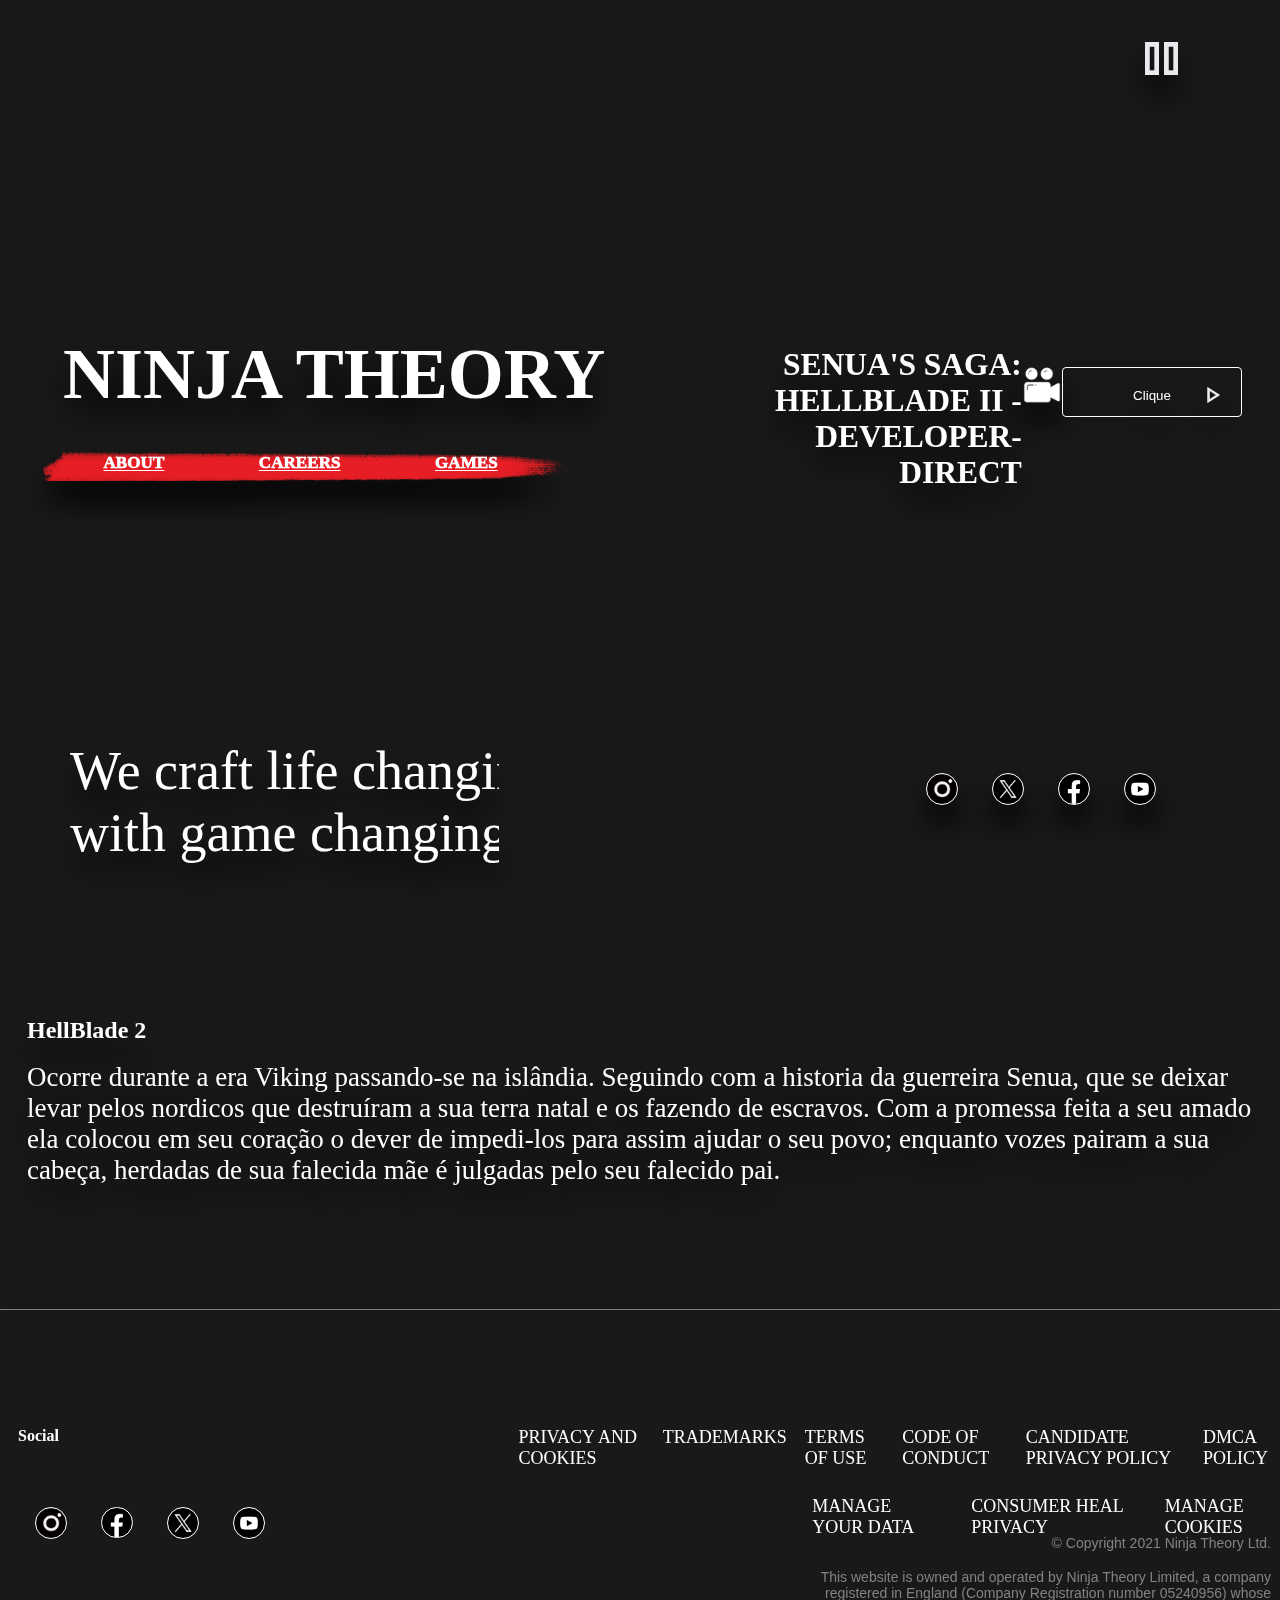
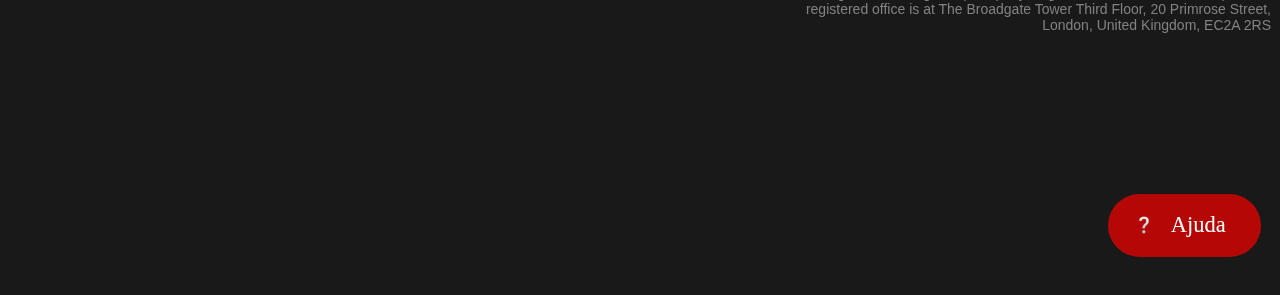
==== index.html @ f366149d "index.html" ====
<!DOCTYPE html>
<html lang="en">
<head>
    <meta charset="UTF-8">
    <meta name="viewport" content="width=device-width, initial-scale=1.0">
    <link rel="stylesheet" href="Hell/Css/HellBlade2.css">
    <link rel="stylesheet" href="Hell/Css/HellBlade1.css">
   
    
    <title>HellBlade1</title>
</head>
<body>
    
   <nav>
    
    <div class="geral">
    <h1>NINJA THEORY</h1>

    <div class="imagens">
      <img class="menu" src="Hell/Img/Menu/Menu.png" alt="">
       <img class="close" src="Hell/Img/Menu/Close.png" alt=""> 
    </div>

    <div class="item">
      <ul>
        <li><a href="#">ABOUT</a></li>
        <li><a href="#">CAREERS</a></li>
        <li><a href="#">GAMES</a></li>
    </ul>
    </div>
    
    </div>

 


    <div class="geral1">
     <h2>SENUA'S SAGA: HELLBLADE II - DEVELOPER-DIRECT</h2>
     <img class="stu" src="Hell/Img/HellBlade/camera3.png" alt="">
     <form action="https://dennys-william.github.io/HellBlade-Trailer/" method="get"><button class="bu"><p>Clique</p></button>
    <button class="buM"><p>Aperte</p></button>
    </form>
     
    <div class="fa">
     <!-- <img class="iconf" src="Img/HellBlade/icone1.ico" alt="">  -->
    <img class="icon gira" src="Hell/Img/Menu/Pause.png" alt="">
    
    <img class="icon1" src="Hell/Img/Menu/Play.png" alt="">
    

    </div>
     
    </div>

 

   <div class="text">
<p>
  We craft life changing art
  with game changing tech
</p>
   </div>

   <div class="duv">
   <a class="duv1" href="#">
   <p> Ajuda</p>
   </a>
   </div>
  
   
  <div class="redes">
   <ul> 
    <li> <a href="#"><img class="re" src="Hell/Img/Redes2/Instagram1 icone.png" alt=""></a>  </li>
    <li> <a href="#"><img class="re" src="Hell/Img/Redes2/X icone.avif" alt=""> </a> </li>
    <li> <a href="#"><img class="re" src="Hell/Img/Redes2/Facebook4 icone1.png" alt=""></a>  </li>
    <li> <a href="#"><img class="re" src="Hell/Img/Redes2/Youtube preto e branco3 icone.png" alt=""></a>  </li>
    
   </ul>
  </div>
  
  
   </nav>
   
 

   
    <section class="slider">
        <div class="slider-content">
        <input type="radio" name="nav-auto" id="radio1">
        <input type="radio" name="nav-auto" id="radio2">
        <input type="radio" name="nav-auto" id="radio3">
        <input type="radio" name="nav-auto" id="radio4">
        
      
        <div class="slide-box primeiro">
          <img class="img-desktop jogo" src="Hell/Img/HellBlade/Imagem.jpg" alt="">
         
        </div>
        <div class="slide-box">
          <img class="img-desktop jogo" src="Hell/Img/HellBlade/teste.jpg" alt="">
          
        </div>
        <div class="slide-box">
          <img class="img-desktop jogo" src="Hell/Img/HellBlade/Imagem4.jpg" alt="">
          
        </div>
        <div class="slide-box">
          <img class="img-desktop jogo" src="Hell/Img/HellBlade/Imagem2.jpg" alt="">
        </div>
        
       
    
 
      
      
      
      
      
        <div class="nav-auto">
        <div class="auto-btn1"></div>
        <div class="auto-btn2"></div>
        <div class="auto-btn3"></div>
        <div class="auto-btn4"></div>
        
        </div>
        
        <div class="nav-manual">
          <label for="radio1" class="manual-btn"></label>
          <label for="radio2" class="manual-btn"></label>
          <label for="radio3" class="manual-btn"></label>
          <label for="radio4" class="manual-btn"></label>
          
        </div>
        </div>
        </section>

            <div class="lore">
          <h2> HellBlade 2 </h2>
          <br>
          <p>
            <!-- HellBlade 2 ocorre durante a era Viking passando-se na islândia. 
            Seguindo com a historia da guerreira Senua, que luta contra os demonios detro de sua cabeça. Desta vez, ela descide se deixar capturar por navio de escravagista para ajudar o seu povo, que estava sendo sequestrado por invasores.  -->
            <!-- Seguindo com a historia da guerreira Senua, que luta contra os demonios detro de sua cabeça enquanto tenta resgatar o seu povo, que estar sendo sequestrado por invasores. Deixando-se apanhar por navio escravagista. -->
             <!-- que se deixar levar pelos nordicos que destruiu as sua terra natal. -->
             Ocorre durante a era Viking passando-se na islândia. 
            Seguindo com a historia da guerreira Senua, que se deixar levar pelos nordicos que destruíram a sua terra natal e os fazendo de escravos. Com a promessa feita a seu amado ela colocou em seu coração o dever de impedi-los para assim ajudar o seu povo; <!-- enquanto os demonios que pairam a sua mente atormentam Senua.  --> enquanto vozes pairam a sua cabeça, herdadas de sua falecida mãe é julgadas pelo seu falecido pai.
        
          </p>
        </div>
    
        <div class="caixa">
      <div class="redes3">
       <p class="te">Social</p>
       <p class="te1">NINJA THEORY</p>
       <ul>
        <li> <a href="#"><img class="re" src="Hell/Img/Redes2/Instagram1 icone.png" alt=""></a>  </li>
        <li> <a href="#"><img class="re" src="Hell/Img/Redes2/Facebook4 icone.png" alt=""></a>  </li>
        <li> <a href="#"><img class="re" src="Hell/Img/Redes2/X icone.avif" alt=""> </a> </li>
        <li> <a href="#"><img class="re" src="Hell/Img/Redes2/Youtube preto e branco3 icone.png" alt=""></a>  </li>
        
       </ul>
      </div>

      <div class="caixa1">
        <div class="doc">
          <p><a href="#">PRIVACY AND COOKIES</a></p> 
          <p><a href="#">TRADEMARKS</a></p>
         <p> <a href="#">TERMS OF USE</a></p>
          <p><a href="#">CODE OF CONDUCT</a></p>
          <p><a href="#">CANDIDATE PRIVACY POLICY</a></p>
          <p><a href="#">DMCA POLICY</a></p>
        </div>
        <div class="doc1">
          <p><a href="#">MANAGE YOUR DATA</a></p>
        <p><a href="#">CONSUMER HEAL PRIVACY</a></p>
        <p><a href="#">MANAGE COOKIES</a></p>
        </div>
        </div>

        
        

      </div> 

      <div class="fi">
       <div class="fi1">
        <p>© Copyright 2021 Ninja Theory Ltd.</p>
       </div>
       <div class="fi2">
        <p>This website is owned and operated by Ninja Theory Limited, a company registered in England (Company Registration number 05240956) whose registered office is at The Broadgate Tower Third Floor, 20 Primrose Street, London, United Kingdom, EC2A 2RS</p>
       </div>
        </div>


      <div class="caixa2">
        <div class="doc2">
          <p><a href="#">PRIVACY AND COOKIES</a></p>
          <p><a href="#">TRADEMARKS</a></p>
          <p><a href="#">TERMS OF USE</a></p>
          <p><a href="#">CODE OF CONDUCT</a></p>
          <p><a href="#">CANDIDATE PRIVACY POLICY</a></p>
          <p><a href="#">DMCA POLICY</a></p>
        </div>
        <div class="doc3">
        <p><a href="#">MANAGE YOUR DATA</a></p>
        <p><a href="#">CONSUMER HEAL PRIVACY</a></p>
        <p><a href="#">MANAGE COOKIES</a></p>
        </div>
        </div>

        <div class="test">

        </div>
          <script src="Hell/Js/HellbladeT5.js"></script>     
      
        
        
</body>
</html>
---- Hell/Css/HellBlade2.css ----
* {
    padding: 0;
    margin: 0;
  
}
body {
    --bg-opacity: 1;
    background-color: #191919;
    background-color: rgba(25, 25, 25, var(--bg-opacity));
    filter: drop-shadow(0px 20px 15px);
}

.tudo {
    position: relative;
}

nav {
    
    width: 100%;
    height: 100vh;
    display: flex;
    position: absolute;
    align-items: center;
    
}


.fa {
  
  width: 4.5%;
  height: 7%;
  right: 7%;
  top: 3%;
  position: absolute;
  text-align: center;

}


.icon{
 width: 100%;
 height: 100%;
 object-fit: contain;
 visibility: visible;
 transition: 0.3s;
}
.icon1{
 width: 0%;
 height: 100%;
 object-fit: contain;
 transform: translateY(-107%);
 transition: 0.3s;
 visibility: hidden;
}




/*
.gira {
   animation: 4s gira  infinite linear;
}


@keyframes gira {
    from {
    transform: rotate(0deg);
    }

    to {
        transform: rotate(360deg);
    }
}
*/

.geral {
    top: 20%;
    width: 50%;
    height: 26%;
    overflow: hidden;
}

.imagens {
    
    display: none;
   
}







.geral h1 {
    font-size: 8vh;
    color: white;

    margin-left: 7vh;
    display: inline-block;

}

.item {
   width: 100%;
   height: 12%;
}
.item ul {
    padding-top: 1px;
    width: 100%;
    height: 100%;
    display: flex;
    background: url(../Img/HellBlade/Seta\ Vermelha.png) no-repeat 0;
    background-size: 85%;
    
    
    margin-top: 4vh;
    margin-left: 4vh;
}
    

.geral li {
    list-style: none;
    margin-left: 7.5vh;
   
}
.geral li:not(:first-child) {
    margin-left: 10.5vh;
}

.geral a {
    padding-bottom: 1px;
    text-decoration: underline;
    text-underline-offset: 2px;
    transition-duration: 0.3s;
    color: white;
    font-size: 1.9vh;
    font-weight: 1000;
}
.geral a:hover {
    opacity: 0.6;
}





.geral1 {
    width: 40%;
    height: 25%;
    margin-left: 10vh;
    display: flex;
  
    justify-content: space-between;
    margin-top: 2vh;
}
.geral1 h2 {
    color: #FFFFFF;
    font-size: 3.5vh;
    width: 57%;
    height: 100%;
    text-align: right;
    float: left;
}
.stu {
    width: 40px;
    height: 40px;
   
    
    margin-top: 2vh;
    
}
.bu {
    width: 20vh;
    height: 50px;
    display: block;
    color: white;
    background: rgba(255, 255, 255, 0);
    transition-duration: 0.3s;
    border-radius: .25rem;
    border: 1px solid white;
    margin-top: 2.3vh;
}

.bu p {
    background: url(../Img/HellBlade/Play.png);
   
   
    background-size: 28px;
    background-repeat: no-repeat;
    background-position: 90%;
    transition-duration: 0.3s;
    padding-top: 2.2vh;
    padding-bottom: 2.2vh;
}
.buM {
    width: 20vh;
    height: 50px;
    display: none;
    color: white;
    background: rgba(255, 255, 255, 0);
    transition-duration: 0.3s;
    border-radius: .25rem;
    border: 1px solid white;
    margin-top: 2.3vh;
}

.buM p {
    background: url(../Img/HellBlade/Play.png);
    background-size: 28px;
    background-repeat: no-repeat;
    background-position: 90%;
    transition-duration: 0.3s;
    padding-top: 2.2vh;
    padding-bottom: 2.2vh;
}

.bu p:hover {
    background: url(../Img/HellBlade/Play.png);
    background-size: 30px;
    background-repeat: no-repeat;
    background-position: 90%;
}

.bu:hover {
    
    background: rgb(0, 0, 0);
    transition-duration: 0.3s;
}




.text {
    position: absolute;
    bottom: 4%;
    overflow: hidden;
    width: 39%;
}
.text p {
    color: white;
    font-size: 6vh;
    width: 63vh;
    margin-left: 70px;
}

.redes {
    
   bottom: 9%;
   right: 3%;
   position: absolute;
   width: 35vh;
   height: 5vh;
}
.redes ul {
    display: flex;
    
}
.redes li {
    list-style: none;
}
.redes li:not(:first-child) {
    margin-left: 4vh;
}

.re {
    width: 30px;
    border-radius: 6rem;
    outline: 1px solid white;
    transition-duration: 0.3s;
}

.re:hover {
    outline: 1px solid white;
    outline-offset: 1vh;
}




.duv1 {
    text-decoration: none;
    background: rgba(255, 0, 0, 0.687);
    color: white;
    width: 6vh;
    height: 3vh;
    display: block;
    padding-top: 2vh;
    padding-bottom: 2vh;
    padding-left: 7vh;
    padding-right: 4vh;
    position: fixed;
    right: 1.5%;
    bottom: 2%;
    border-radius: 6rem;
}
.duv1 {
    background-image: url(../Img/HellBlade/ponto\ de\ interrogação.jpg);
    background-size: 18px;
    background-repeat: no-repeat;
    background-position: 20% 48%;
}
.duv1 p {
    font-size: 2.5vh;
}

/* Lore */

.lore {
    color: white;
    padding: 3vh;
}
.lore p {
    color: white;
    font-size: 3vh;
 
}

/*Fim da lore*/

.caixa {
    margin-top: 6rem;
    border-top: 1px solid gray;
    width: 100%;
    height: 65vh;
    --bg-opacity: 1;
    background-color: #191919;
    background-color: rgba(25, 25, 25, var(--bg-opacity));
    color: white;
    display: flex;
}
.redes3 {
    width: 18%;
    height: 15vh;
    margin-left: 2vh;
    margin-top: 13vh;
}
.redes3 p {
    padding-bottom: 7vh;
    font-weight: 900;
}

.redes3 ul {
    display: flex;
}
.redes3 li {
    list-style: none;
    margin-left: 2vh;
}
.redes3 li:not(:first-child) {
    margin-left: 4vh;
}
.te1 {
    display: none;
}

.caixa1 {

    float: right;
    width: 68%;
    height: 10vh;
    margin-top: 13vh;
    margin-left: 28vh;
}

.doc a, .doc1 a{
    color: white;
}

.doc {
    display: flex;
}
.doc p {
    margin-left: 2vh;
    font-size: 2vh;
}
.doc a {
    text-decoration: none;
    font-size: 2vh;
    transition: 0.2s;
}
.doc a:hover {
    opacity: 0.4;
}
.doc a:not(:first-child) {
    margin-left: 2vh;
}

.doc1 {
    width: 60%;
    margin-top: 3vh;
    float: right;
    display: flex;
}
.doc1 p, a {
    font-size: 2vh;
}
.doc1 a {
    text-decoration: none;
    transition: 0.2s;
}

.doc1 a:hover {
    opacity: 0.4;
}


.doc1 a {
    margin-left: 0vh;
}
.doc1 p:not(:first-child) {
    margin-left: 3vh;
}

.caixa2 {
    display: none;
}

.fi {
    color: #828282;
    font-family: Roboto, sans-serif;
    font-size: .875rem;
    width: 40%;
    float: right;
    margin-top: -40vh;
    margin-right: 1vh;
}

.fi p {
    text-align: right;
}

.fi1 p {
    
    padding-bottom: 2vh;
}


 





@media (max-width: 1024px) {

   
    .geral  {
        width: 80%;
    }

    .fa {
        
        width: 10%;
        height: 10%;
        right: 7%;
        top: 3%;
        position: absolute;
        text-align: center;
      }
      
      .icon{
        width: 100%;
        height: 100%;
        object-fit: contain;
        visibility: visible;
        transition: 0.3s;
       }
       .icon1{
        width: 0%;
        height: 100%;
        object-fit: contain;
        transform: translateY(-107%);
        transition: 0.3s;
        visibility: hidden;
       }
    


     .geral h1 {
        font-size: 6vh;
     }
    .geral ul {
        background-position: 300%;
        height: 11%;
        background-size: 55vh 7.3vh;
        margin-left: 0vh;
        
    }

   
   .geral1 {
    width: 90%;
    
   }

    .geral1 h2 {
        width: 100%;
    }
 
    .text {
        width: 40%;
        bottom: 10%;
    }
    .text p {
        width: 45vh;
        font-size: 4vh;
    }

    .duv1 {
        bottom: -15%;
        right: 4%;
    }
    
    .redes {
        display: none;
    }
    .caixa1 {
        display: none;
    }
    .caixa2 {
        display: block;
    }
  
    .caixa2 {
       
        
        color: white;
        
        width: 100%;
        height: 25vh;
        margin-top: -30vh;
        
    }
    .doc2 {
        text-align: center;
        width: 100%;
        
    }
    .doc2 a {
        color: white;
        font-size: 2vh;
        text-decoration: none;
    }
    .doc2 p {
        font-size: 2vh;
    }
    
    .doc3 {
        
        text-align: center;
    }
    .doc3 p {
         font-size: 2vh;
    }
    .doc3 a {
        color: white;
        text-decoration: none;
    }

        .redes3 {
        width: 100%;
        margin-top: 15vh;
        
    }
    .redes3 p {
       text-align: center;
    }

    .redes3 ul {
         justify-content: center;
    }
    .te {
        display: none;
    }
    .te1 {
        display: block;
    }
    
    .fi {
       background: #191919;
        color: #828282;
        float: left;
        width: 100%;
        margin-top: 0vh;
        padding-bottom: 12vh;
        font-family: Roboto, sans-serif;
    }
    
    .fi p {
        text-align: center;
        font-size: 2vh;
    }
    
    .fi2 {
        padding: 1vh;
        text-align: center;
    }
    .fi1 p {
        padding-bottom: 2vh;
    }
} 



@media (max-width: 786px) {
   
    body {
        --bg-opacity: 1;
        background-color: #191919;
        background-color: rgba(25, 25, 25, var(--bg-opacity));
         
       
    }
     nav {
        width: 100%;
        display: block;
     }
    .geral {
        width: 100%;
        height: 50%;
    }

    .fa {
        
        width: 10%;
        height: 10%;
        right: 7%;
        top: 3%;
        position: absolute;
        text-align: center;
      }

    .imagens {
        width: 8%;
        height: 20%;
        margin-left: 3%;
        background: none;
        
        display: block;
        text-align: center;
    }
    
    .menu {
        width: 100%;
        height: 100%;
        transition: 0.6s;
        object-fit: contain;
    }
    
    .close {
        width: 0%;
        height: 100%;
        transition: 0.6s;
        object-fit: contain;
        transform: translateY(-105%);
    }
    



    .geral h1 {
     font-size: 4vh;
     padding: 2vh;
     margin-left: 2%;
     transform: translate(-0%);
    }
    
    .item {
        width: 0%;
        height: 100%;
        visibility: hidden;
        overflow: hidden;
       
        transition: 0.6s;
    }
    .item ul {
        margin-top: 3vh;
        margin-left: 0vh;
        background-size: 55vh 10vh;
        background-position: 50%;
        height: 8%;
        width: 100%;
       
        
        justify-content: center;
    }

    .geral li {
        margin-left:  0vh;
    }
    .geral li:not(:first-child) {
        margin-left: 0vh;
        padding-left: 5vh;
    }

    .geral a {
        padding: 1.2vh;
        padding-bottom: 0px;
        text-decoration: underline;
        text-underline-offset: 3px;
    }



    .geral1 {
        width: 100%;
        height: 50%;
        margin-left: 0px;
        margin-top: 10vh;
    }
    .geral1 h2 {
        width: 39vh;
        
        font-size: 22px;
        margin-left: 5%;
        height: 30%;
        text-align: left;
        
    }
    
   
    .bu {
        display: block;
        width: 24vh;
        height: 8vh;
        margin-right: 0vh;
        transform: translateX(-44vh);
        margin-top: 1.5vh;
        display: none;
    }

    .buM {
        
        background: rgba(0, 0, 0, 0.49);
        display: block;
        width: 24vh;
        height: 8vh;
        margin-right: 0vh;
        transform: translateX(-44vh);
        margin-top: 1.5vh;
    }
    
    

    .stu {
        width: 38px;
        height: 40px;
        object-fit: cover;
        margin-top: 12px;
        transform: translateX(-110px);
        
    }
    
    
    
    .text {
        position: absolute;
        bottom: 12%;
        left: 5%;
       
        height: 10vh;
        width: 35%;
    }
    .text p {
        color: white;
        font-size: 24px;
        width: 45vh;
        
        margin-left: 0px;
        text-align: left;
    }

    .duv1 {
        right: 6%;
        bottom: -13%;
    }

    .redes3 {
        width: 100%;
        margin-top: 15vh;
        
    }
    .redes3 p {
       text-align: center;
    }

    .redes3 ul {
         justify-content: center;
    }
    .te {
        display: none;
    }
    .te1 {
        display: block;
    }

    .caixa1 {
        display: none;
    }
    .caixa2 {
        display: block;
    }
  
    .caixa2 {
       
        
        color: white;
        
        width: 100%;
        height: 25vh;
        margin-top: -30vh;
        
    }
    .doc2 {
        text-align: center;
        width: 100%;
        
    }
    .doc2 a {
        color: white;
        font-size: 2vh;
    }
    .doc2 p {
        font-size: 2vh;
    }
    
    .doc3 {
        
        text-align: center;
    }
    .doc3 p {
         font-size: 2vh;
    }
    .doc3 a {
        color: white;
        text-decoration: none;
    }

    .fi {
        background: #191919;
        color: #828282;
        float: left;
        width: 100%;
        font-size: .75rem;
        margin-top: 0vh;
        padding-bottom: 12vh;
        font-family: Roboto, sans-serif;
    }
    
    .fi p {
        text-align: center;
    }
    
    .fi2 {
        padding: 1vh;
        text-align: center;
    }
    .fi1 p {
        padding-bottom: 2vh;
    }

}

@media (max-width: 740px) {


    .imagens {
        width: 15%;
        height: 17%;
       
        display: block;
        
    }

    .fa {
        
        width: 10%;
        height: 10%;
        right: 7%;
        top: 3%;
        position: absolute;
        text-align: center;
      }

    
    .menu {
        width: 100%;
        height: 100%;
        object-fit: cover;
    }
    
    .close {
        width: 0%;
        height: 100%;
        object-fit: cover;
    }

    .stu {
        transform: translateX(-20px);
        margin-top: 0px;
    }

    .bu {
        transform: translateX(-0vh);
        height: 7vh;
        display: none;
    }
    .buM {
        transform: translateX(-0vh);
        height: 7vh;
        display: block;
    }
    
}

@media (max-width:546px){
    .fa {
        
        width: 10%;
        height: 10%;
        right: 7%;
        top: 3%;
        position: absolute;
        text-align: center;
      }
      
.icon{
    
    object-fit: contain;
    
   }
   .icon1{
    
    object-fit: contain;
    
   }
}

@media (max-width: 425px) {
  
    .fa {
        
        width: 10%;
        height: 7%;
        right: 7%;
        top: 3%;
        position: absolute;
        text-align: center;
      }
    .geral1 {
         
         margin-top: 10vh;
    }
    .geral1 h2 {
        font-size: 3vh;
        margin-left: 4%;
    }
    .stu {
        transform: translateX(-88px);
        margin-top: 3px;
    }

    .bu {
        width: 20vh;
        height: 7vh;
        margin-right: -3vh;
        margin-top: 1vh;
        transform: translateX(-16vh);
        display: none;
    }
   
    .buM {
        display: block;
        width: 20vh;
        height: 7vh;
        margin-right: -3vh;
        margin-top: 1vh;
        transform: translateX(-16vh);
    }
    .text {
        width: 59%;
        height: 9vh;
        bottom: 13%;
        left: 4%;
    }
    .text p { 
        width: 45vh;
    }
    .duv1 {
        bottom: -16%;
    }
}

@media (max-width: 412px) {
    .bu {
        transform: translateX(-0vh);
        height: 7vh;
        width: 20vh;
        display: none;
    }
    .buM {
        transform: translateX(-0vh);
        height: 7vh;
        width: 20vh;
        display: block;
    }
    .stu {
        transform: translateX(-10px);
        margin-top: 3px;
    }
    
    .text {
        width: 71%;
        
    }
    .text p { 
        width: 40vh;
    }

   
}

@media (max-width: 375px)  {
    .stu {
        transform: translateX(-15px);
        
    }

    .bu {
        transform: translateX(-2vh);
        width: 22vh;
        height: 8vh;
        display: none;
    }
    .buM {
        transform: translateX(-2vh);
        width: 22vh;
        height: 8vh;
        display: block;
    }

    .text {
        width: 70%;
    }
    .duv1 {
        bottom: -17%;
    }

}

@media (max-width: 320px) {
    .stu {
        transform: translateX(-20px);
        margin-top: 0px;
    }

    .bu {
        display: none;
        transform: translateX(-0vh);
    }
    .buM {
        display: block;
        transform: translateX(-0vh);
    }

    .geral1 h2 {
        font-size: 16px;   
    }
    .text {
        width: 48%;
        height: 20%;
        bottom: 0%;
    }
    .text p { 
        width: 25vh;
        height: 100%;
        text-align: left;
    }
    .duv1 {
        bottom: -17%;
    }
}
---- Hell/Css/HellBlade1.css ----
section.slider {
    width: 0%;
    height: 110vh;
    margin: 0 auto;
    overflow: hidden;
    padding: 0 !important;
    transition: 1s;
}

.slider-content {
    width: 400%;
    height: auto;
    display: flex;
    
}

.slider-content input, .img-mobile {
    display: none;
    
}
.slide-box {
    width: 25%;
    height: auto;
    text-align: center;
    transition: 1s;
    
}


.slide-box img {
    width: 100%;
    height: 100vh;
    object-fit: cover;
   
   transition-duration: 1s;
}




.nav-manual, .nav-auto {
     width: 100%;
     position: absolute;
     display: flex;
     margin-top: 50%;
     justify-content: center;
}
.nav-manual .manual-btn, .nav-auto div {
     padding: 8px;
     outline: 1px solid red;
     border-radius: 50%;
     cursor: pointer;
     transition: 1s;
     display: none;
}

.nav-manual .manual-btn:not(:last-child), .nav-auto div:not(:last-child) {
    margin-right: 20px;
}
.nav-manual .manual-btn:hover {
    background: red;
}

#radio1:checked ~ .nav-auto .auto-btn1, #radio2:checked ~ .nav-auto .auto-btn2,  #radio3:checked ~ .nav-auto .auto-btn3, #radio4:checked ~ .nav-auto .auto-btn4 {
    background: red;
}


#radio1:checked ~ .primeiro {
    margin-left: 0%;
    
}
#radio2:checked ~ .primeiro {
    margin-left: -25%;
}
#radio3:checked ~ .primeiro {
    margin-left: -50%;
}
#radio4:checked ~ .primeiro {
    margin-left: -75%;
}

@media (max-width: 786px) {
    .img-desktop {
        display: block;
       }
       .img-mobile {
        display: none;
       }
}
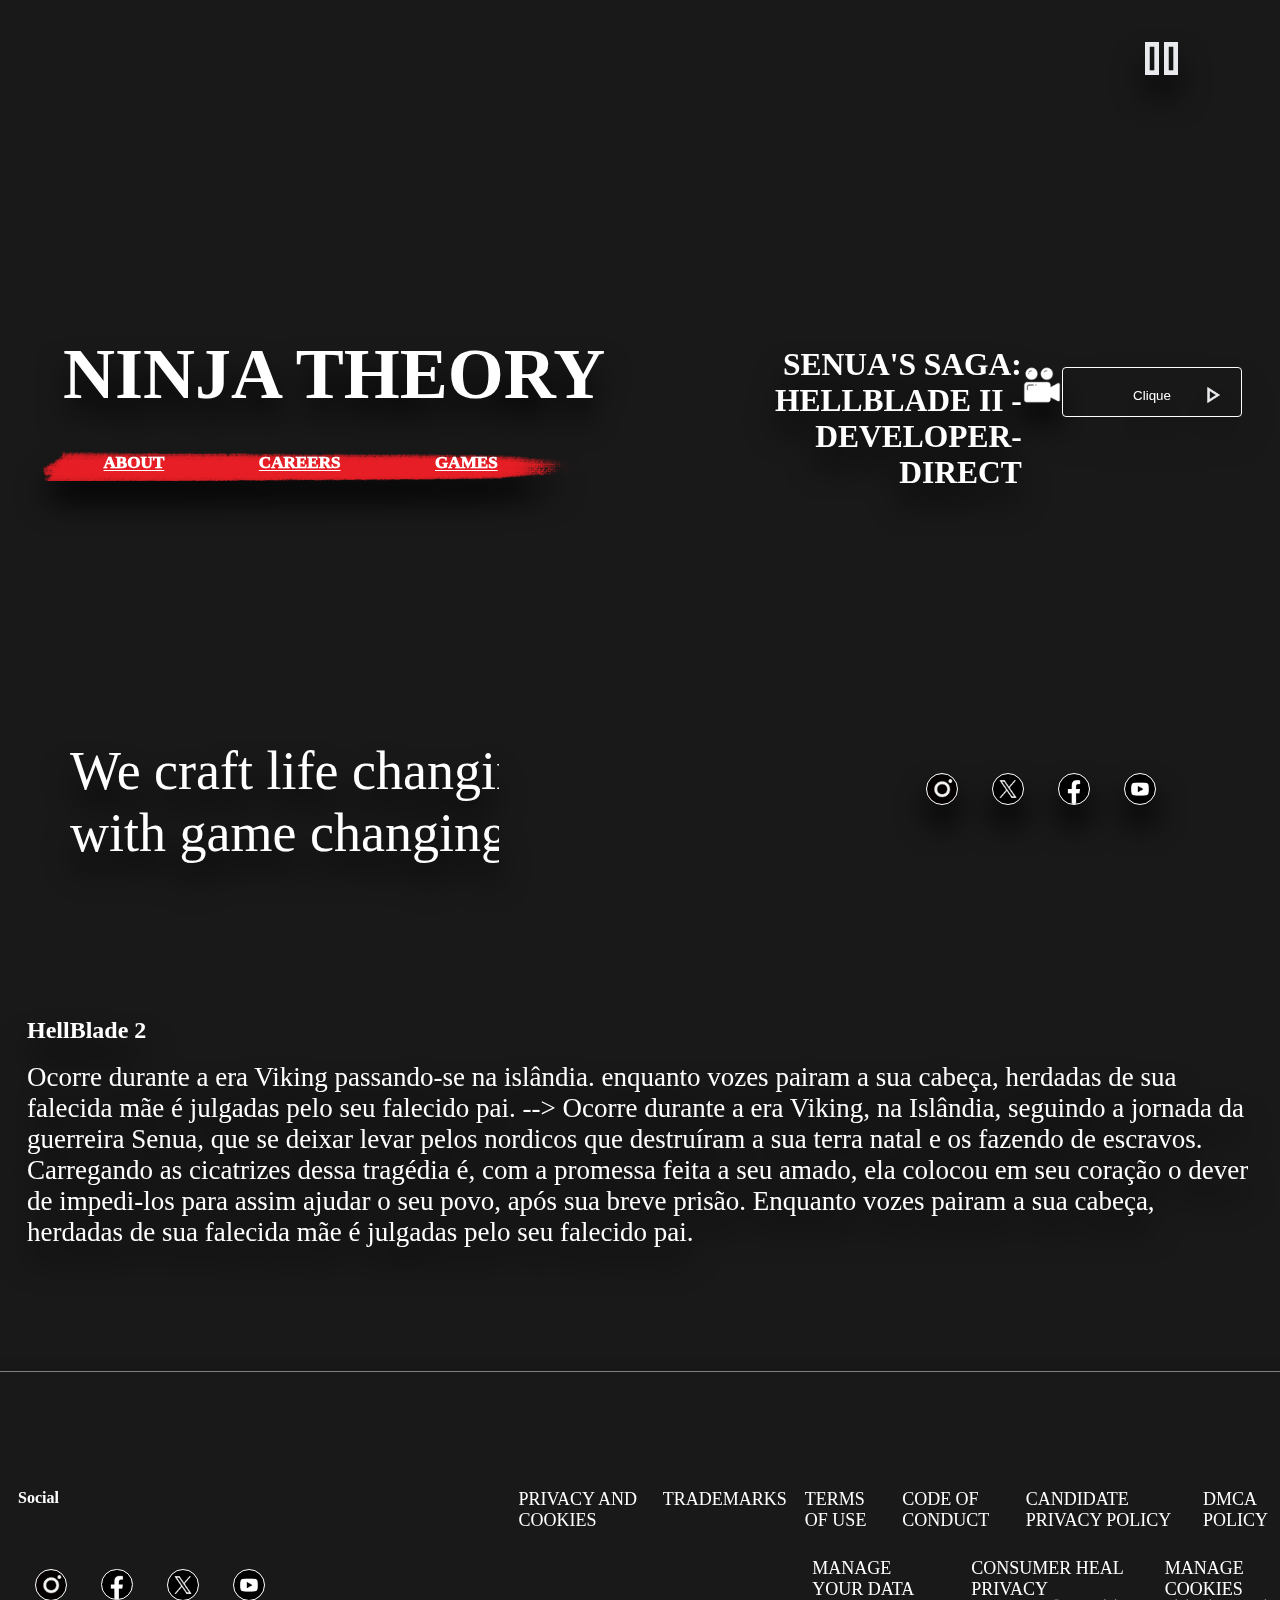
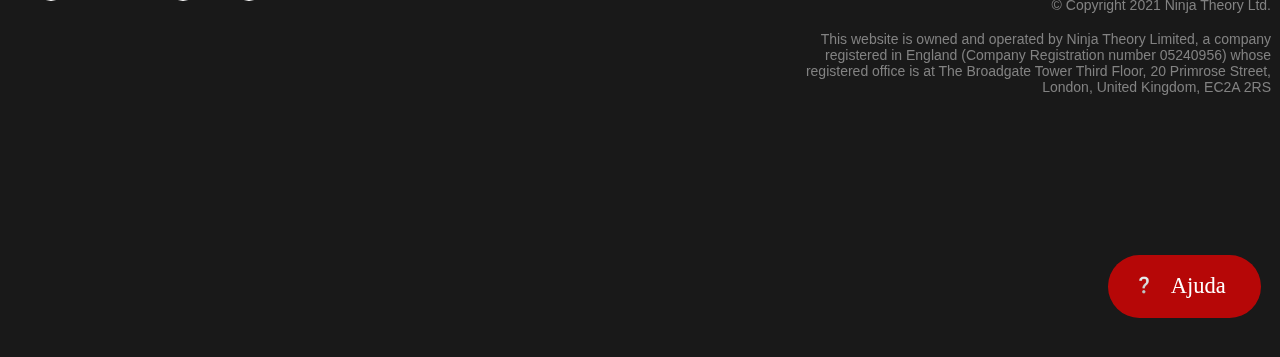
==== commit f66bf427: "index.html" ====
--- a/index.html
+++ b/index.html
@@ -142,8 +142,11 @@
             Seguindo com a historia da guerreira Senua, que luta contra os demonios detro de sua cabeça. Desta vez, ela descide se deixar capturar por navio de escravagista para ajudar o seu povo, que estava sendo sequestrado por invasores.  -->
             <!-- Seguindo com a historia da guerreira Senua, que luta contra os demonios detro de sua cabeça enquanto tenta resgatar o seu povo, que estar sendo sequestrado por invasores. Deixando-se apanhar por navio escravagista. -->
              <!-- que se deixar levar pelos nordicos que destruiu as sua terra natal. -->
-             Ocorre durante a era Viking passando-se na islândia. 
-            Seguindo com a historia da guerreira Senua, que se deixar levar pelos nordicos que destruíram a sua terra natal e os fazendo de escravos. Com a promessa feita a seu amado ela colocou em seu coração o dever de impedi-los para assim ajudar o seu povo; <!-- enquanto os demonios que pairam a sua mente atormentam Senua.  --> enquanto vozes pairam a sua cabeça, herdadas de sua falecida mãe é julgadas pelo seu falecido pai.
+             Ocorre durante a era Viking passando-se na islândia. 
+<!--
+            Seguindo com a historia da guerreira Senua, que se deixar levar pelos nordicos que destruíram a sua terra natal e os fazendo de escravos. Com a promessa feita a seu amado ela colocou em seu coração o dever de impedi-los para assim ajudar o seu povo; <!-- enquanto os demonios que pairam a sua mente atormentam Senua.  --> enquanto vozes pairam a sua cabeça, herdadas de sua falecida mãe é julgadas pelo seu falecido pai.
+--> Ocorre durante a era Viking, na Islândia, seguindo a jornada da guerreira Senua, que se deixar levar pelos nordicos que destruíram a sua terra natal e os fazendo de escravos. Carregando as cicatrizes dessa tragédia é, com a promessa feita a seu amado, ela colocou em seu coração o dever de impedi-los para assim ajudar o seu povo, após sua breve prisão. Enquanto vozes pairam a sua cabeça, herdadas de sua falecida mãe é julgadas pelo seu falecido pai.
+
         
           </p>
         </div>
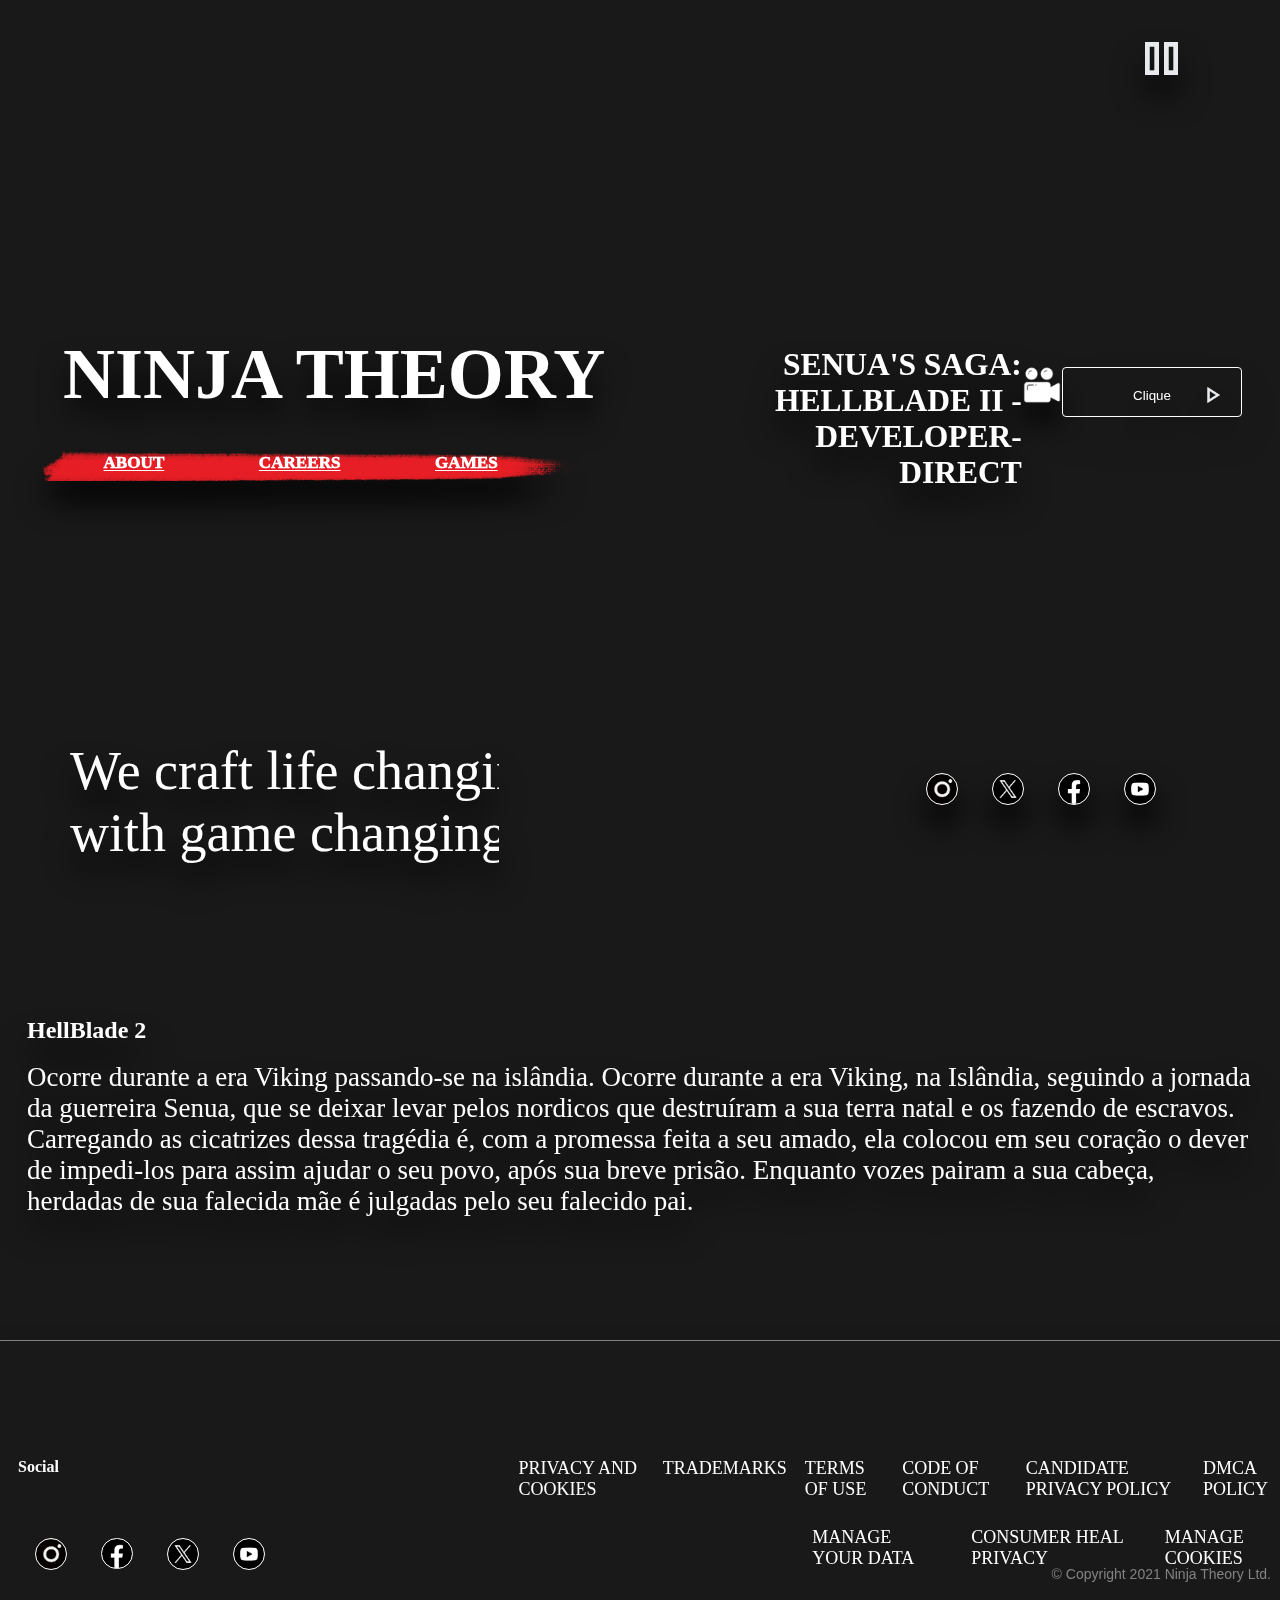
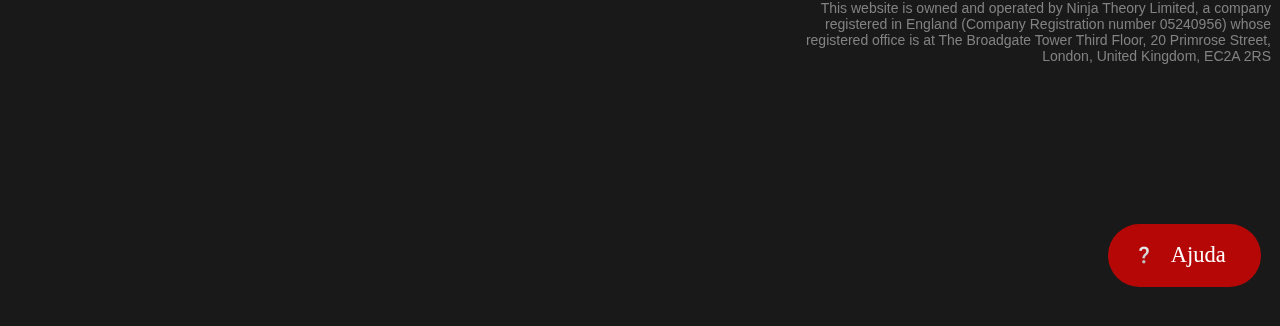
==== commit 9254ad24: "index.html" ====
--- a/index.html
+++ b/index.html
@@ -144,7 +144,7 @@
              <!-- que se deixar levar pelos nordicos que destruiu as sua terra natal. -->
              Ocorre durante a era Viking passando-se na islândia. 
 <!--
-            Seguindo com a historia da guerreira Senua, que se deixar levar pelos nordicos que destruíram a sua terra natal e os fazendo de escravos. Com a promessa feita a seu amado ela colocou em seu coração o dever de impedi-los para assim ajudar o seu povo; <!-- enquanto os demonios que pairam a sua mente atormentam Senua.  --> enquanto vozes pairam a sua cabeça, herdadas de sua falecida mãe é julgadas pelo seu falecido pai.
+            Seguindo com a historia da guerreira Senua, que se deixar levar pelos nordicos que destruíram a sua terra natal e os fazendo de escravos. Com a promessa feita a seu amado ela colocou em seu coração o dever de impedi-los para assim ajudar o seu povo;  enquanto os demonios que pairam a sua mente atormentam Senua.enquanto vozes pairam a sua cabeça, herdadas de sua falecida mãe é julgadas pelo seu falecido pai.
 --> Ocorre durante a era Viking, na Islândia, seguindo a jornada da guerreira Senua, que se deixar levar pelos nordicos que destruíram a sua terra natal e os fazendo de escravos. Carregando as cicatrizes dessa tragédia é, com a promessa feita a seu amado, ela colocou em seu coração o dever de impedi-los para assim ajudar o seu povo, após sua breve prisão. Enquanto vozes pairam a sua cabeça, herdadas de sua falecida mãe é julgadas pelo seu falecido pai.
 
         
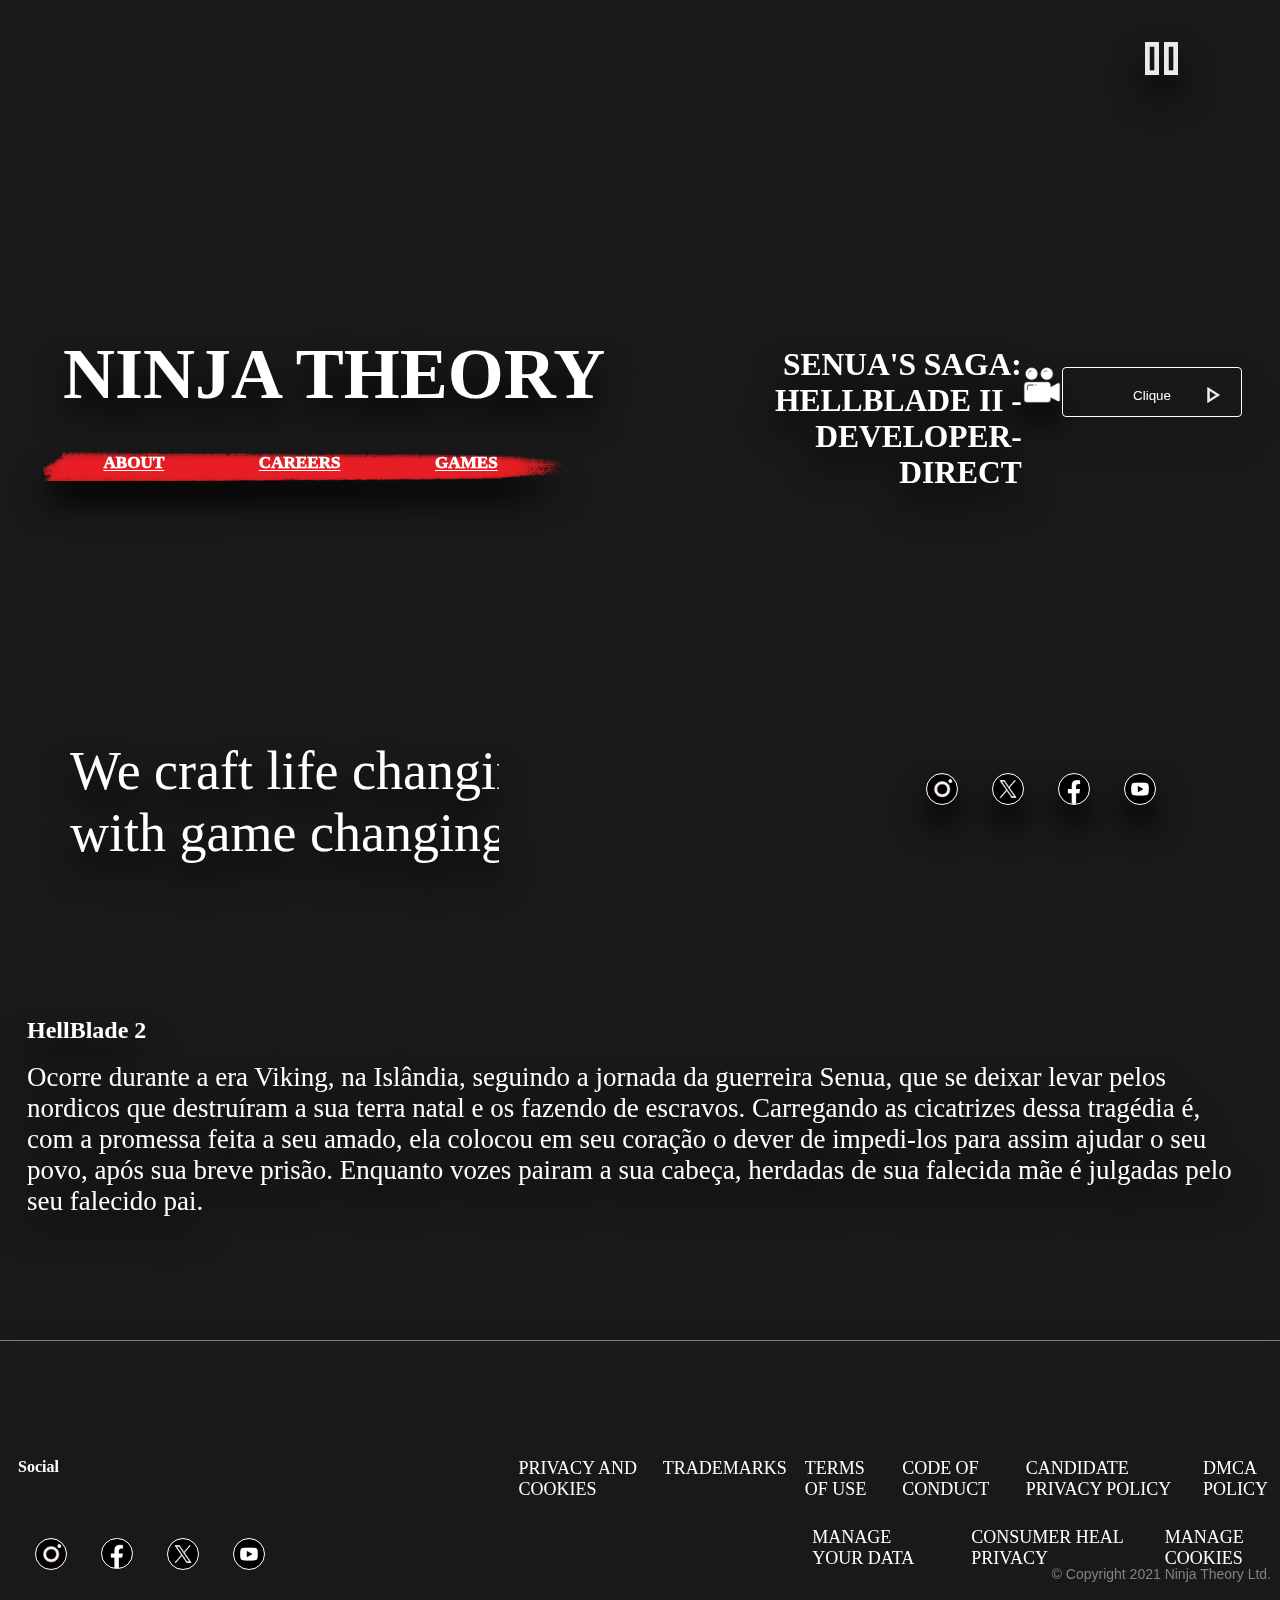
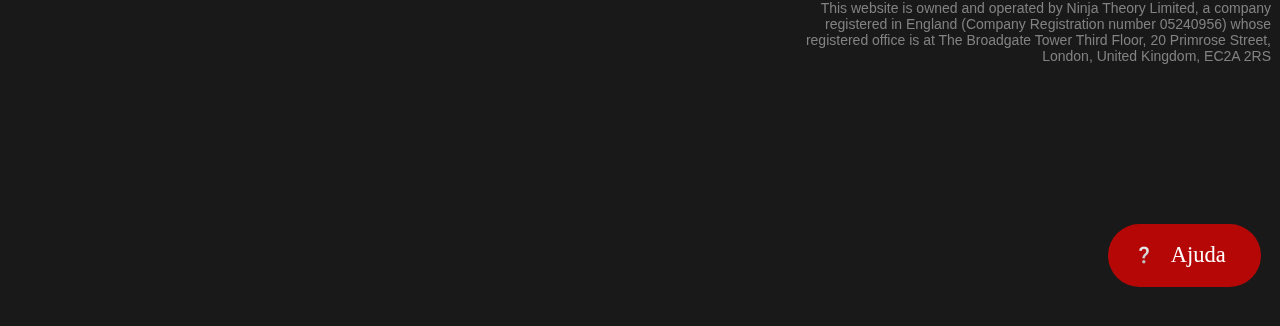
==== commit 2d6f9a7c: "index.html" ====
--- a/index.html
+++ b/index.html
@@ -1,222 +1,223 @@
-<!DOCTYPE html>
-<html lang="en">
-<head>
-    <meta charset="UTF-8">
-    <meta name="viewport" content="width=device-width, initial-scale=1.0">
-    <link rel="stylesheet" href="Hell/Css/HellBlade2.css">
-    <link rel="stylesheet" href="Hell/Css/HellBlade1.css">
-   
-    
-    <title>HellBlade1</title>
-</head>
-<body>
-    
-   <nav>
-    
-    <div class="geral">
-    <h1>NINJA THEORY</h1>
-
-    <div class="imagens">
-      <img class="menu" src="Hell/Img/Menu/Menu.png" alt="">
-       <img class="close" src="Hell/Img/Menu/Close.png" alt=""> 
-    </div>
-
-    <div class="item">
-      <ul>
-        <li><a href="#">ABOUT</a></li>
-        <li><a href="#">CAREERS</a></li>
-        <li><a href="#">GAMES</a></li>
-    </ul>
-    </div>
-    
-    </div>
-
- 
-
-
-    <div class="geral1">
-     <h2>SENUA'S SAGA: HELLBLADE II - DEVELOPER-DIRECT</h2>
-     <img class="stu" src="Hell/Img/HellBlade/camera3.png" alt="">
-     <form action="https://dennys-william.github.io/HellBlade-Trailer/" method="get"><button class="bu"><p>Clique</p></button>
-    <button class="buM"><p>Aperte</p></button>
-    </form>
-     
-    <div class="fa">
-     <!-- <img class="iconf" src="Img/HellBlade/icone1.ico" alt="">  -->
-    <img class="icon gira" src="Hell/Img/Menu/Pause.png" alt="">
-    
-    <img class="icon1" src="Hell/Img/Menu/Play.png" alt="">
-    
-
-    </div>
-     
-    </div>
-
- 
-
-   <div class="text">
-<p>
-  We craft life changing art
-  with game changing tech
-</p>
-   </div>
-
-   <div class="duv">
-   <a class="duv1" href="#">
-   <p> Ajuda</p>
-   </a>
-   </div>
-  
-   
-  <div class="redes">
-   <ul> 
-    <li> <a href="#"><img class="re" src="Hell/Img/Redes2/Instagram1 icone.png" alt=""></a>  </li>
-    <li> <a href="#"><img class="re" src="Hell/Img/Redes2/X icone.avif" alt=""> </a> </li>
-    <li> <a href="#"><img class="re" src="Hell/Img/Redes2/Facebook4 icone1.png" alt=""></a>  </li>
-    <li> <a href="#"><img class="re" src="Hell/Img/Redes2/Youtube preto e branco3 icone.png" alt=""></a>  </li>
-    
-   </ul>
-  </div>
-  
-  
-   </nav>
-   
- 
-
-   
-    <section class="slider">
-        <div class="slider-content">
-        <input type="radio" name="nav-auto" id="radio1">
-        <input type="radio" name="nav-auto" id="radio2">
-        <input type="radio" name="nav-auto" id="radio3">
-        <input type="radio" name="nav-auto" id="radio4">
-        
-      
-        <div class="slide-box primeiro">
-          <img class="img-desktop jogo" src="Hell/Img/HellBlade/Imagem.jpg" alt="">
-         
-        </div>
-        <div class="slide-box">
-          <img class="img-desktop jogo" src="Hell/Img/HellBlade/teste.jpg" alt="">
-          
-        </div>
-        <div class="slide-box">
-          <img class="img-desktop jogo" src="Hell/Img/HellBlade/Imagem4.jpg" alt="">
-          
-        </div>
-        <div class="slide-box">
-          <img class="img-desktop jogo" src="Hell/Img/HellBlade/Imagem2.jpg" alt="">
-        </div>
-        
-       
-    
- 
-      
-      
-      
-      
-      
-        <div class="nav-auto">
-        <div class="auto-btn1"></div>
-        <div class="auto-btn2"></div>
-        <div class="auto-btn3"></div>
-        <div class="auto-btn4"></div>
-        
-        </div>
-        
-        <div class="nav-manual">
-          <label for="radio1" class="manual-btn"></label>
-          <label for="radio2" class="manual-btn"></label>
-          <label for="radio3" class="manual-btn"></label>
-          <label for="radio4" class="manual-btn"></label>
-          
-        </div>
-        </div>
-        </section>
-
-            <div class="lore">
-          <h2> HellBlade 2 </h2>
-          <br>
-          <p>
-            <!-- HellBlade 2 ocorre durante a era Viking passando-se na islândia. 
-            Seguindo com a historia da guerreira Senua, que luta contra os demonios detro de sua cabeça. Desta vez, ela descide se deixar capturar por navio de escravagista para ajudar o seu povo, que estava sendo sequestrado por invasores.  -->
-            <!-- Seguindo com a historia da guerreira Senua, que luta contra os demonios detro de sua cabeça enquanto tenta resgatar o seu povo, que estar sendo sequestrado por invasores. Deixando-se apanhar por navio escravagista. -->
-             <!-- que se deixar levar pelos nordicos que destruiu as sua terra natal. -->
+<!DOCTYPE html>
+<html lang="en">
+<head>
+    <meta charset="UTF-8">
+    <meta name="viewport" content="width=device-width, initial-scale=1.0">
+    <link rel="stylesheet" href="Hell/Css/HellBlade2.css">
+    <link rel="stylesheet" href="Hell/Css/HellBlade1.css">
+
+
+    <title>HellBlade1</title>
+</head>
+<body>
+
+   <nav>
+
+    <div class="geral">
+    <h1>NINJA THEORY</h1>
+
+    <div class="imagens">
+      <img class="menu" src="Hell/Img/Menu/Menu.png" alt="">
+       <img class="close" src="Hell/Img/Menu/Close.png" alt=""> 
+    </div>
+
+    <div class="item">
+      <ul>
+        <li><a href="#">ABOUT</a></li>
+        <li><a href="#">CAREERS</a></li>
+        <li><a href="#">GAMES</a></li>
+    </ul>
+    </div>
+
+    </div>
+
+
+
+
+    <div class="geral1">
+     <h2>SENUA'S SAGA: HELLBLADE II - DEVELOPER-DIRECT</h2>
+     <img class="stu" src="Hell/Img/HellBlade/camera3.png" alt="">
+     <form action="https://dennys-william.github.io/HellBlade-Trailer/" method="get"><button class="bu"><p>Clique</p></button>
+    <button class="buM"><p>Aperte</p></button>
+    </form>
+
+    <div class="fa">
+     <!-- <img class="iconf" src="Img/HellBlade/icone1.ico" alt="">  -->
+    <img class="icon gira" src="Hell/Img/Menu/Pause.png" alt="">
+
+    <img class="icon1" src="Hell/Img/Menu/Play.png" alt="">
+
+
+    </div>
+
+    </div>
+
+
+
+   <div class="text">
+<p>
+  We craft life changing art
+  with game changing tech
+</p>
+   </div>
+
+   <div class="duv">
+   <a class="duv1" href="#">
+   <p> Ajuda</p>
+   </a>
+   </div>
+
+
+  <div class="redes">
+   <ul> 
+    <li> <a href="#"><img class="re" src="Hell/Img/Redes2/Instagram1 icone.png" alt=""></a>  </li>
+    <li> <a href="#"><img class="re" src="Hell/Img/Redes2/X icone.avif" alt=""> </a> </li>
+    <li> <a href="#"><img class="re" src="Hell/Img/Redes2/Facebook4 icone1.png" alt=""></a>  </li>
+    <li> <a href="#"><img class="re" src="Hell/Img/Redes2/Youtube preto e branco3 icone.png" alt=""></a>  </li>
+
+   </ul>
+  </div>
+
+
+   </nav>
+
+
+
+
+    <section class="slider">
+        <div class="slider-content">
+        <input type="radio" name="nav-auto" id="radio1">
+        <input type="radio" name="nav-auto" id="radio2">
+        <input type="radio" name="nav-auto" id="radio3">
+        <input type="radio" name="nav-auto" id="radio4">
+
+
+        <div class="slide-box primeiro">
+          <img class="img-desktop jogo" src="Hell/Img/HellBlade/Imagem.jpg" alt="">
+
+        </div>
+        <div class="slide-box">
+          <img class="img-desktop jogo" src="Hell/Img/HellBlade/teste.jpg" alt="">
+
+        </div>
+        <div class="slide-box">
+          <img class="img-desktop jogo" src="Hell/Img/HellBlade/Imagem4.jpg" alt="">
+
+        </div>
+        <div class="slide-box">
+          <img class="img-desktop jogo" src="Hell/Img/HellBlade/Imagem2.jpg" alt="">
+        </div>
+
+
+
+
+
+
+
+
+
+        <div class="nav-auto">
+        <div class="auto-btn1"></div>
+        <div class="auto-btn2"></div>
+        <div class="auto-btn3"></div>
+        <div class="auto-btn4"></div>
+
+        </div>
+
+        <div class="nav-manual">
+          <label for="radio1" class="manual-btn"></label>
+          <label for="radio2" class="manual-btn"></label>
+          <label for="radio3" class="manual-btn"></label>
+          <label for="radio4" class="manual-btn"></label>
+
+        </div>
+        </div>
+        </section>
+
+            <div class="lore">
+          <h2> HellBlade 2 </h2>
+          <br>
+          <p>
+            <!-- HellBlade 2 ocorre durante a era Viking passando-se na islândia. 
+            Seguindo com a historia da guerreira Senua, que luta contra os demonios detro de sua cabeça. Desta vez, ela descide se deixar capturar por navio de escravagista para ajudar o seu povo, que estava sendo sequestrado por invasores.  -->
+            <!-- Seguindo com a historia da guerreira Senua, que luta contra os demonios detro de sua cabeça enquanto tenta resgatar o seu povo, que estar sendo sequestrado por invasores. Deixando-se apanhar por navio escravagista. -->
+             <!-- que se deixar levar pelos nordicos que destruiu as sua terra natal. -->
+             <!--
              Ocorre durante a era Viking passando-se na islândia. 
-<!--
+
             Seguindo com a historia da guerreira Senua, que se deixar levar pelos nordicos que destruíram a sua terra natal e os fazendo de escravos. Com a promessa feita a seu amado ela colocou em seu coração o dever de impedi-los para assim ajudar o seu povo;  enquanto os demonios que pairam a sua mente atormentam Senua.enquanto vozes pairam a sua cabeça, herdadas de sua falecida mãe é julgadas pelo seu falecido pai.
 --> Ocorre durante a era Viking, na Islândia, seguindo a jornada da guerreira Senua, que se deixar levar pelos nordicos que destruíram a sua terra natal e os fazendo de escravos. Carregando as cicatrizes dessa tragédia é, com a promessa feita a seu amado, ela colocou em seu coração o dever de impedi-los para assim ajudar o seu povo, após sua breve prisão. Enquanto vozes pairam a sua cabeça, herdadas de sua falecida mãe é julgadas pelo seu falecido pai.
-
-        
-          </p>
-        </div>
-    
-        <div class="caixa">
-      <div class="redes3">
-       <p class="te">Social</p>
-       <p class="te1">NINJA THEORY</p>
-       <ul>
-        <li> <a href="#"><img class="re" src="Hell/Img/Redes2/Instagram1 icone.png" alt=""></a>  </li>
-        <li> <a href="#"><img class="re" src="Hell/Img/Redes2/Facebook4 icone.png" alt=""></a>  </li>
-        <li> <a href="#"><img class="re" src="Hell/Img/Redes2/X icone.avif" alt=""> </a> </li>
-        <li> <a href="#"><img class="re" src="Hell/Img/Redes2/Youtube preto e branco3 icone.png" alt=""></a>  </li>
-        
-       </ul>
-      </div>
-
-      <div class="caixa1">
-        <div class="doc">
-          <p><a href="#">PRIVACY AND COOKIES</a></p> 
-          <p><a href="#">TRADEMARKS</a></p>
-         <p> <a href="#">TERMS OF USE</a></p>
-          <p><a href="#">CODE OF CONDUCT</a></p>
-          <p><a href="#">CANDIDATE PRIVACY POLICY</a></p>
-          <p><a href="#">DMCA POLICY</a></p>
-        </div>
-        <div class="doc1">
-          <p><a href="#">MANAGE YOUR DATA</a></p>
-        <p><a href="#">CONSUMER HEAL PRIVACY</a></p>
-        <p><a href="#">MANAGE COOKIES</a></p>
-        </div>
-        </div>
-
-        
-        
-
-      </div> 
-
-      <div class="fi">
-       <div class="fi1">
-        <p>© Copyright 2021 Ninja Theory Ltd.</p>
-       </div>
-       <div class="fi2">
-        <p>This website is owned and operated by Ninja Theory Limited, a company registered in England (Company Registration number 05240956) whose registered office is at The Broadgate Tower Third Floor, 20 Primrose Street, London, United Kingdom, EC2A 2RS</p>
-       </div>
-        </div>
-
-
-      <div class="caixa2">
-        <div class="doc2">
-          <p><a href="#">PRIVACY AND COOKIES</a></p>
-          <p><a href="#">TRADEMARKS</a></p>
-          <p><a href="#">TERMS OF USE</a></p>
-          <p><a href="#">CODE OF CONDUCT</a></p>
-          <p><a href="#">CANDIDATE PRIVACY POLICY</a></p>
-          <p><a href="#">DMCA POLICY</a></p>
-        </div>
-        <div class="doc3">
-        <p><a href="#">MANAGE YOUR DATA</a></p>
-        <p><a href="#">CONSUMER HEAL PRIVACY</a></p>
-        <p><a href="#">MANAGE COOKIES</a></p>
-        </div>
-        </div>
-
-        <div class="test">
-
-        </div>
-          <script src="Hell/Js/HellbladeT5.js"></script>     
-      
-        
-        
-</body>
+
+
+          </p>
+        </div>
+
+        <div class="caixa">
+      <div class="redes3">
+       <p class="te">Social</p>
+       <p class="te1">NINJA THEORY</p>
+       <ul>
+        <li> <a href="#"><img class="re" src="Hell/Img/Redes2/Instagram1 icone.png" alt=""></a>  </li>
+        <li> <a href="#"><img class="re" src="Hell/Img/Redes2/Facebook4 icone.png" alt=""></a>  </li>
+        <li> <a href="#"><img class="re" src="Hell/Img/Redes2/X icone.avif" alt=""> </a> </li>
+        <li> <a href="#"><img class="re" src="Hell/Img/Redes2/Youtube preto e branco3 icone.png" alt=""></a>  </li>
+
+       </ul>
+      </div>
+
+      <div class="caixa1">
+        <div class="doc">
+          <p><a href="#">PRIVACY AND COOKIES</a></p> 
+          <p><a href="#">TRADEMARKS</a></p>
+         <p> <a href="#">TERMS OF USE</a></p>
+          <p><a href="#">CODE OF CONDUCT</a></p>
+          <p><a href="#">CANDIDATE PRIVACY POLICY</a></p>
+          <p><a href="#">DMCA POLICY</a></p>
+        </div>
+        <div class="doc1">
+          <p><a href="#">MANAGE YOUR DATA</a></p>
+        <p><a href="#">CONSUMER HEAL PRIVACY</a></p>
+        <p><a href="#">MANAGE COOKIES</a></p>
+        </div>
+        </div>
+
+
+
+
+      </div> 
+
+      <div class="fi">
+       <div class="fi1">
+        <p>© Copyright 2021 Ninja Theory Ltd.</p>
+       </div>
+       <div class="fi2">
+        <p>This website is owned and operated by Ninja Theory Limited, a company registered in England (Company Registration number 05240956) whose registered office is at The Broadgate Tower Third Floor, 20 Primrose Street, London, United Kingdom, EC2A 2RS</p>
+       </div>
+        </div>
+
+
+      <div class="caixa2">
+        <div class="doc2">
+          <p><a href="#">PRIVACY AND COOKIES</a></p>
+          <p><a href="#">TRADEMARKS</a></p>
+          <p><a href="#">TERMS OF USE</a></p>
+          <p><a href="#">CODE OF CONDUCT</a></p>
+          <p><a href="#">CANDIDATE PRIVACY POLICY</a></p>
+          <p><a href="#">DMCA POLICY</a></p>
+        </div>
+        <div class="doc3">
+        <p><a href="#">MANAGE YOUR DATA</a></p>
+        <p><a href="#">CONSUMER HEAL PRIVACY</a></p>
+        <p><a href="#">MANAGE COOKIES</a></p>
+        </div>
+        </div>
+
+        <div class="test">
+
+        </div>
+          <script src="Hell/Js/HellbladeT5.js"></script>     
+
+
+
+</body>
 </html>
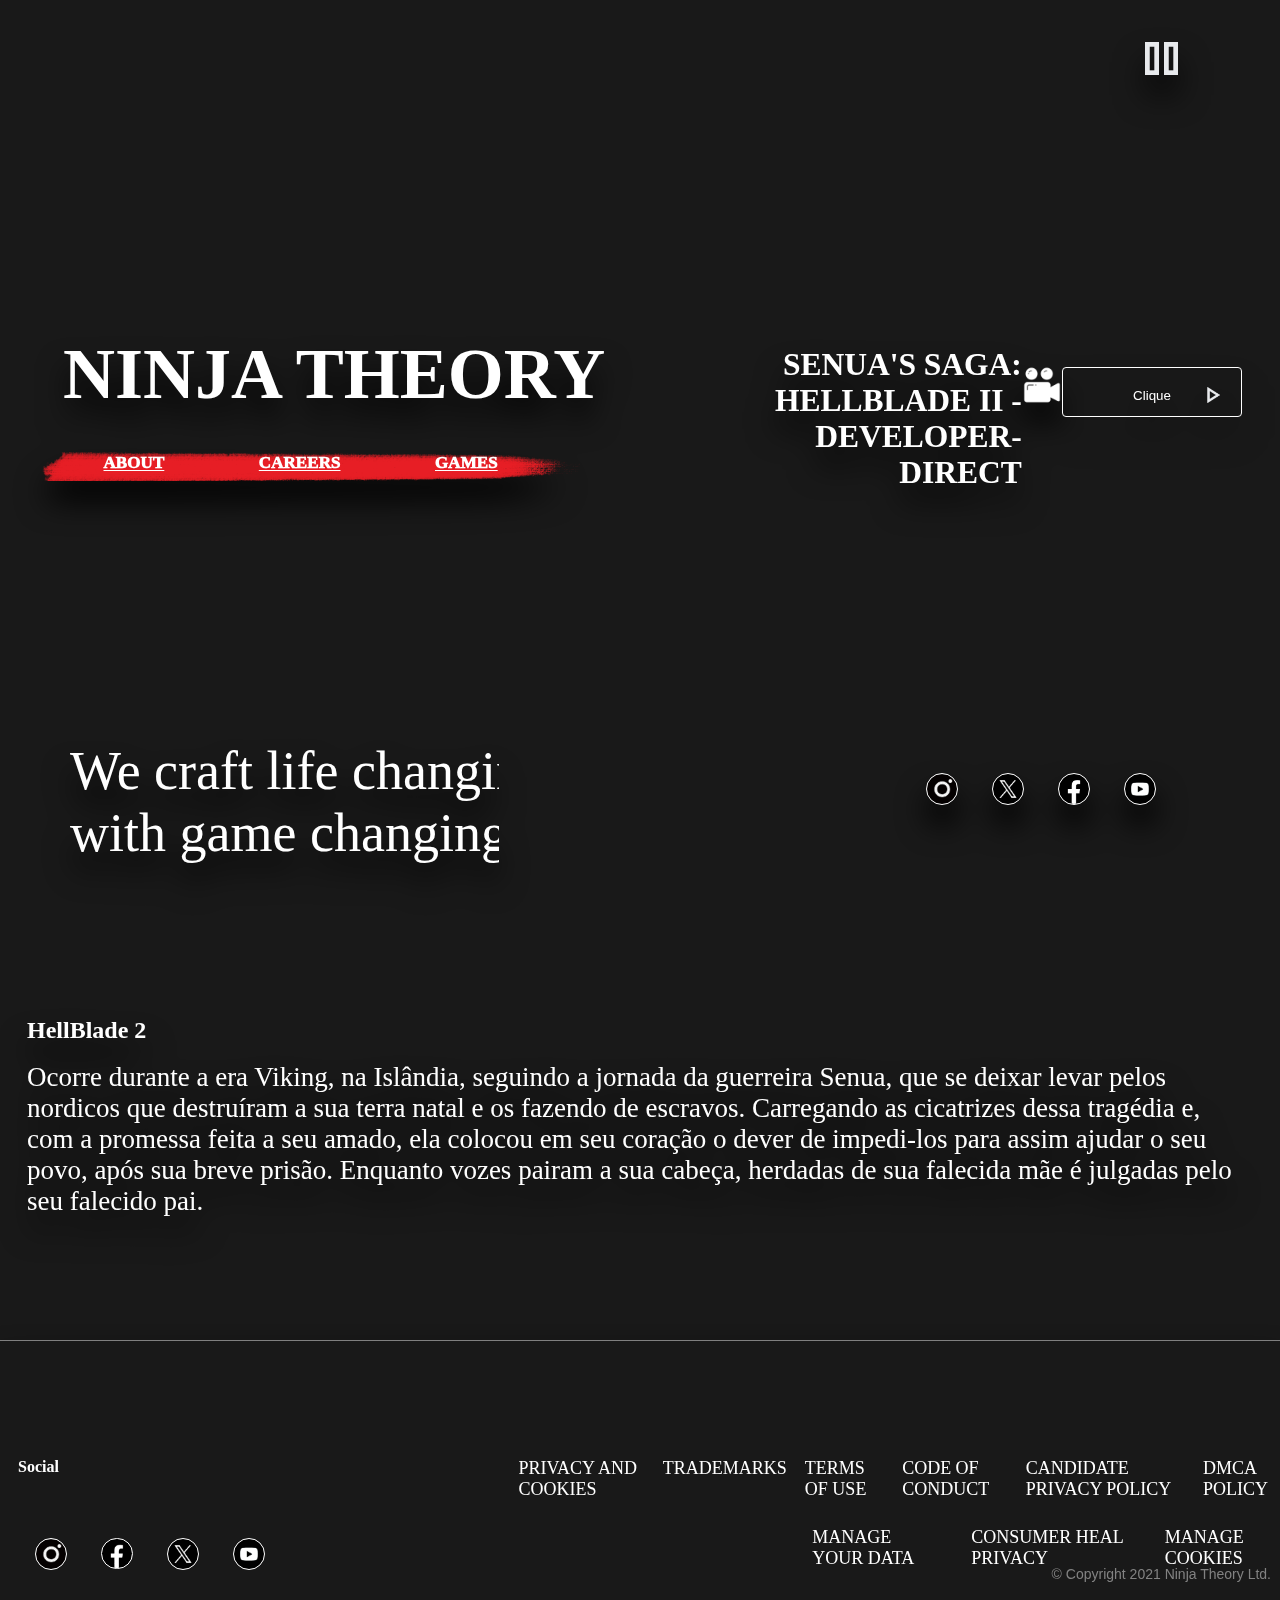
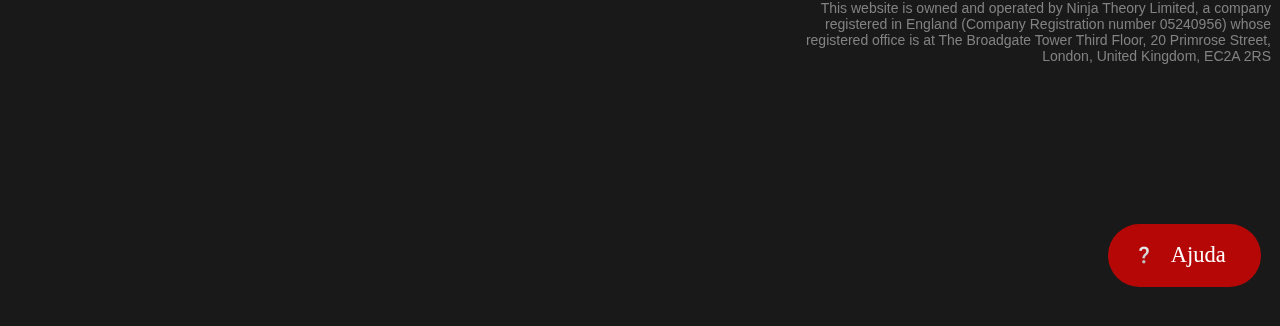
==== commit 3354139c: "index.html" ====
--- a/index.html
+++ b/index.html
@@ -146,7 +146,7 @@
              Ocorre durante a era Viking passando-se na islândia. 
 
             Seguindo com a historia da guerreira Senua, que se deixar levar pelos nordicos que destruíram a sua terra natal e os fazendo de escravos. Com a promessa feita a seu amado ela colocou em seu coração o dever de impedi-los para assim ajudar o seu povo;  enquanto os demonios que pairam a sua mente atormentam Senua.enquanto vozes pairam a sua cabeça, herdadas de sua falecida mãe é julgadas pelo seu falecido pai.
---> Ocorre durante a era Viking, na Islândia, seguindo a jornada da guerreira Senua, que se deixar levar pelos nordicos que destruíram a sua terra natal e os fazendo de escravos. Carregando as cicatrizes dessa tragédia é, com a promessa feita a seu amado, ela colocou em seu coração o dever de impedi-los para assim ajudar o seu povo, após sua breve prisão. Enquanto vozes pairam a sua cabeça, herdadas de sua falecida mãe é julgadas pelo seu falecido pai.
+--> Ocorre durante a era Viking, na Islândia, seguindo a jornada da guerreira Senua, que se deixar levar pelos nordicos que destruíram a sua terra natal e os fazendo de escravos. Carregando as cicatrizes dessa tragédia e, com a promessa feita a seu amado, ela colocou em seu coração o dever de impedi-los para assim ajudar o seu povo, após sua breve prisão. Enquanto vozes pairam a sua cabeça, herdadas de sua falecida mãe é julgadas pelo seu falecido pai.
 
 
           </p>
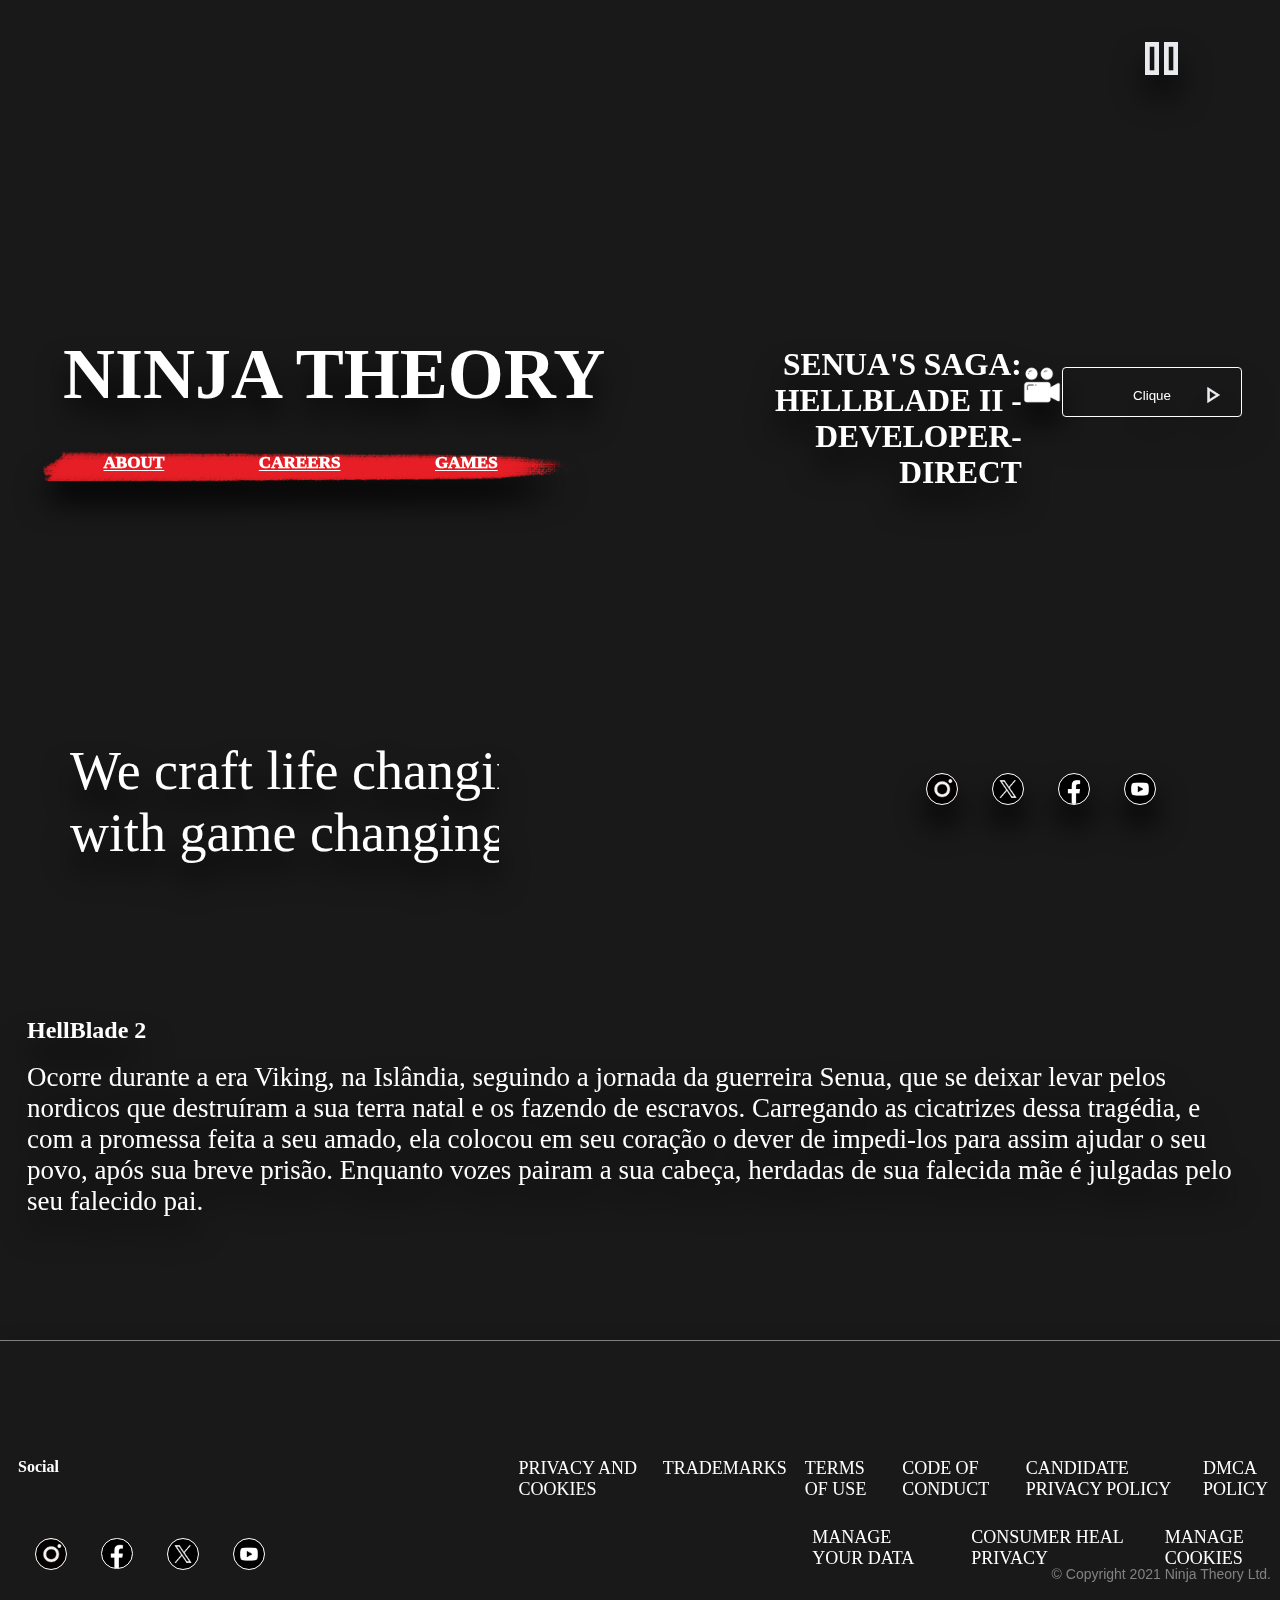
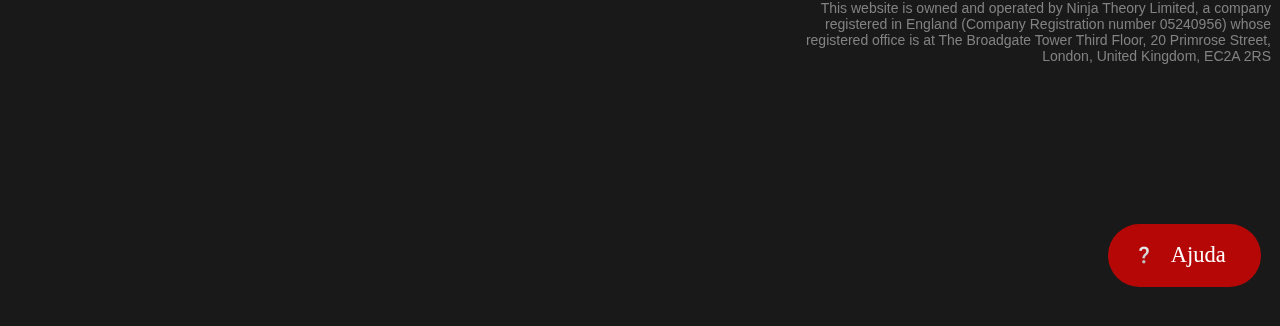
==== commit 2724ceed: "index.html" ====
--- a/index.html
+++ b/index.html
@@ -146,7 +146,7 @@
              Ocorre durante a era Viking passando-se na islândia. 
 
             Seguindo com a historia da guerreira Senua, que se deixar levar pelos nordicos que destruíram a sua terra natal e os fazendo de escravos. Com a promessa feita a seu amado ela colocou em seu coração o dever de impedi-los para assim ajudar o seu povo;  enquanto os demonios que pairam a sua mente atormentam Senua.enquanto vozes pairam a sua cabeça, herdadas de sua falecida mãe é julgadas pelo seu falecido pai.
---> Ocorre durante a era Viking, na Islândia, seguindo a jornada da guerreira Senua, que se deixar levar pelos nordicos que destruíram a sua terra natal e os fazendo de escravos. Carregando as cicatrizes dessa tragédia e, com a promessa feita a seu amado, ela colocou em seu coração o dever de impedi-los para assim ajudar o seu povo, após sua breve prisão. Enquanto vozes pairam a sua cabeça, herdadas de sua falecida mãe é julgadas pelo seu falecido pai.
+--> Ocorre durante a era Viking, na Islândia, seguindo a jornada da guerreira Senua, que se deixar levar pelos nordicos que destruíram a sua terra natal e os fazendo de escravos. Carregando as cicatrizes dessa tragédia, e com a promessa feita a seu amado, ela colocou em seu coração o dever de impedi-los para assim ajudar o seu povo, após sua breve prisão. Enquanto vozes pairam a sua cabeça, herdadas de sua falecida mãe é julgadas pelo seu falecido pai.
 
 
           </p>
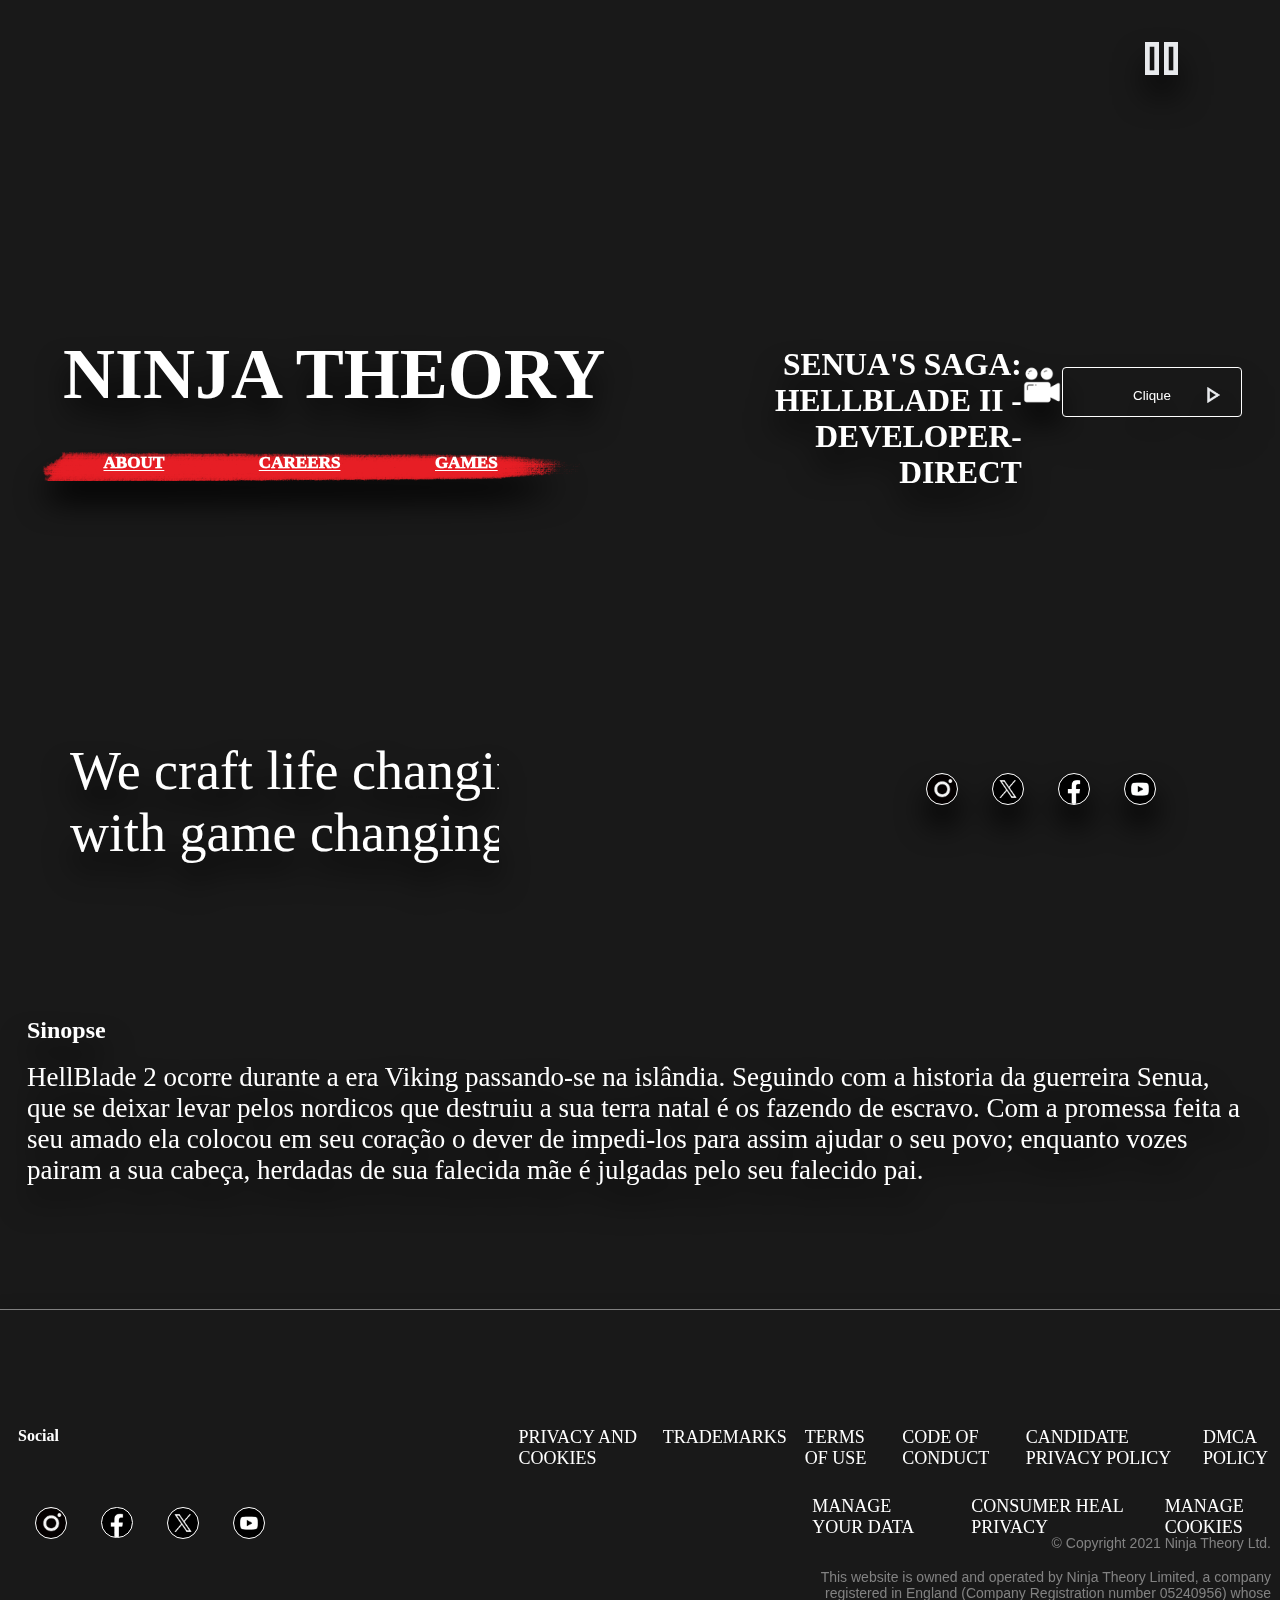
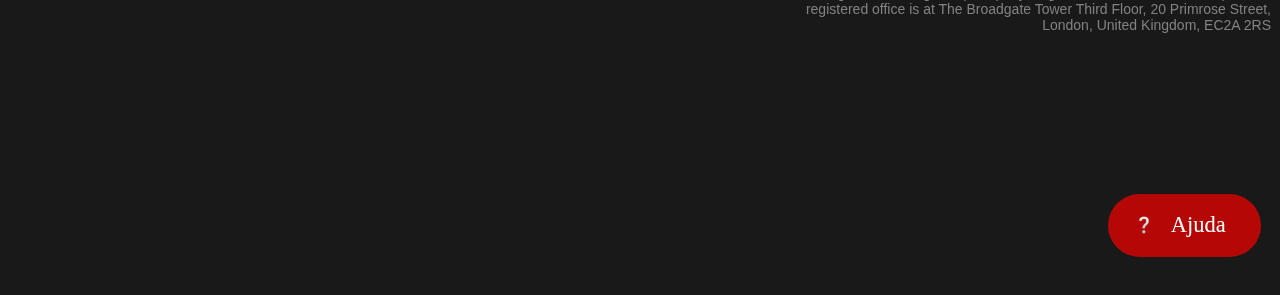
==== commit 88b5936a: "Add files via upload" ====
--- a/index.html
+++ b/index.html
@@ -1,223 +1,221 @@
-<!DOCTYPE html>
-<html lang="en">
-<head>
-    <meta charset="UTF-8">
-    <meta name="viewport" content="width=device-width, initial-scale=1.0">
-    <link rel="stylesheet" href="Hell/Css/HellBlade2.css">
-    <link rel="stylesheet" href="Hell/Css/HellBlade1.css">
-
-
-    <title>HellBlade1</title>
-</head>
-<body>
-
-   <nav>
-
-    <div class="geral">
-    <h1>NINJA THEORY</h1>
-
-    <div class="imagens">
-      <img class="menu" src="Hell/Img/Menu/Menu.png" alt="">
-       <img class="close" src="Hell/Img/Menu/Close.png" alt=""> 
-    </div>
-
-    <div class="item">
-      <ul>
-        <li><a href="#">ABOUT</a></li>
-        <li><a href="#">CAREERS</a></li>
-        <li><a href="#">GAMES</a></li>
-    </ul>
-    </div>
-
-    </div>
-
-
-
-
-    <div class="geral1">
-     <h2>SENUA'S SAGA: HELLBLADE II - DEVELOPER-DIRECT</h2>
-     <img class="stu" src="Hell/Img/HellBlade/camera3.png" alt="">
-     <form action="https://dennys-william.github.io/HellBlade-Trailer/" method="get"><button class="bu"><p>Clique</p></button>
-    <button class="buM"><p>Aperte</p></button>
-    </form>
-
-    <div class="fa">
-     <!-- <img class="iconf" src="Img/HellBlade/icone1.ico" alt="">  -->
-    <img class="icon gira" src="Hell/Img/Menu/Pause.png" alt="">
-
-    <img class="icon1" src="Hell/Img/Menu/Play.png" alt="">
-
-
-    </div>
-
-    </div>
-
-
-
-   <div class="text">
-<p>
-  We craft life changing art
-  with game changing tech
-</p>
-   </div>
-
-   <div class="duv">
-   <a class="duv1" href="#">
-   <p> Ajuda</p>
-   </a>
-   </div>
-
-
-  <div class="redes">
-   <ul> 
-    <li> <a href="#"><img class="re" src="Hell/Img/Redes2/Instagram1 icone.png" alt=""></a>  </li>
-    <li> <a href="#"><img class="re" src="Hell/Img/Redes2/X icone.avif" alt=""> </a> </li>
-    <li> <a href="#"><img class="re" src="Hell/Img/Redes2/Facebook4 icone1.png" alt=""></a>  </li>
-    <li> <a href="#"><img class="re" src="Hell/Img/Redes2/Youtube preto e branco3 icone.png" alt=""></a>  </li>
-
-   </ul>
-  </div>
-
-
-   </nav>
-
-
-
-
-    <section class="slider">
-        <div class="slider-content">
-        <input type="radio" name="nav-auto" id="radio1">
-        <input type="radio" name="nav-auto" id="radio2">
-        <input type="radio" name="nav-auto" id="radio3">
-        <input type="radio" name="nav-auto" id="radio4">
-
-
-        <div class="slide-box primeiro">
-          <img class="img-desktop jogo" src="Hell/Img/HellBlade/Imagem.jpg" alt="">
-
-        </div>
-        <div class="slide-box">
-          <img class="img-desktop jogo" src="Hell/Img/HellBlade/teste.jpg" alt="">
-
-        </div>
-        <div class="slide-box">
-          <img class="img-desktop jogo" src="Hell/Img/HellBlade/Imagem4.jpg" alt="">
-
-        </div>
-        <div class="slide-box">
-          <img class="img-desktop jogo" src="Hell/Img/HellBlade/Imagem2.jpg" alt="">
-        </div>
-
-
-
-
-
-
-
-
-
-        <div class="nav-auto">
-        <div class="auto-btn1"></div>
-        <div class="auto-btn2"></div>
-        <div class="auto-btn3"></div>
-        <div class="auto-btn4"></div>
-
-        </div>
-
-        <div class="nav-manual">
-          <label for="radio1" class="manual-btn"></label>
-          <label for="radio2" class="manual-btn"></label>
-          <label for="radio3" class="manual-btn"></label>
-          <label for="radio4" class="manual-btn"></label>
-
-        </div>
-        </div>
-        </section>
-
-            <div class="lore">
-          <h2> HellBlade 2 </h2>
-          <br>
-          <p>
-            <!-- HellBlade 2 ocorre durante a era Viking passando-se na islândia. 
-            Seguindo com a historia da guerreira Senua, que luta contra os demonios detro de sua cabeça. Desta vez, ela descide se deixar capturar por navio de escravagista para ajudar o seu povo, que estava sendo sequestrado por invasores.  -->
-            <!-- Seguindo com a historia da guerreira Senua, que luta contra os demonios detro de sua cabeça enquanto tenta resgatar o seu povo, que estar sendo sequestrado por invasores. Deixando-se apanhar por navio escravagista. -->
-             <!-- que se deixar levar pelos nordicos que destruiu as sua terra natal. -->
-             <!--
-             Ocorre durante a era Viking passando-se na islândia. 
-
-            Seguindo com a historia da guerreira Senua, que se deixar levar pelos nordicos que destruíram a sua terra natal e os fazendo de escravos. Com a promessa feita a seu amado ela colocou em seu coração o dever de impedi-los para assim ajudar o seu povo;  enquanto os demonios que pairam a sua mente atormentam Senua.enquanto vozes pairam a sua cabeça, herdadas de sua falecida mãe é julgadas pelo seu falecido pai.
---> Ocorre durante a era Viking, na Islândia, seguindo a jornada da guerreira Senua, que se deixar levar pelos nordicos que destruíram a sua terra natal e os fazendo de escravos. Carregando as cicatrizes dessa tragédia, e com a promessa feita a seu amado, ela colocou em seu coração o dever de impedi-los para assim ajudar o seu povo, após sua breve prisão. Enquanto vozes pairam a sua cabeça, herdadas de sua falecida mãe é julgadas pelo seu falecido pai.
-
-
-          </p>
-        </div>
-
-        <div class="caixa">
-      <div class="redes3">
-       <p class="te">Social</p>
-       <p class="te1">NINJA THEORY</p>
-       <ul>
-        <li> <a href="#"><img class="re" src="Hell/Img/Redes2/Instagram1 icone.png" alt=""></a>  </li>
-        <li> <a href="#"><img class="re" src="Hell/Img/Redes2/Facebook4 icone.png" alt=""></a>  </li>
-        <li> <a href="#"><img class="re" src="Hell/Img/Redes2/X icone.avif" alt=""> </a> </li>
-        <li> <a href="#"><img class="re" src="Hell/Img/Redes2/Youtube preto e branco3 icone.png" alt=""></a>  </li>
-
-       </ul>
-      </div>
-
-      <div class="caixa1">
-        <div class="doc">
-          <p><a href="#">PRIVACY AND COOKIES</a></p> 
-          <p><a href="#">TRADEMARKS</a></p>
-         <p> <a href="#">TERMS OF USE</a></p>
-          <p><a href="#">CODE OF CONDUCT</a></p>
-          <p><a href="#">CANDIDATE PRIVACY POLICY</a></p>
-          <p><a href="#">DMCA POLICY</a></p>
-        </div>
-        <div class="doc1">
-          <p><a href="#">MANAGE YOUR DATA</a></p>
-        <p><a href="#">CONSUMER HEAL PRIVACY</a></p>
-        <p><a href="#">MANAGE COOKIES</a></p>
-        </div>
-        </div>
-
-
-
-
-      </div> 
-
-      <div class="fi">
-       <div class="fi1">
-        <p>© Copyright 2021 Ninja Theory Ltd.</p>
-       </div>
-       <div class="fi2">
-        <p>This website is owned and operated by Ninja Theory Limited, a company registered in England (Company Registration number 05240956) whose registered office is at The Broadgate Tower Third Floor, 20 Primrose Street, London, United Kingdom, EC2A 2RS</p>
-       </div>
-        </div>
-
-
-      <div class="caixa2">
-        <div class="doc2">
-          <p><a href="#">PRIVACY AND COOKIES</a></p>
-          <p><a href="#">TRADEMARKS</a></p>
-          <p><a href="#">TERMS OF USE</a></p>
-          <p><a href="#">CODE OF CONDUCT</a></p>
-          <p><a href="#">CANDIDATE PRIVACY POLICY</a></p>
-          <p><a href="#">DMCA POLICY</a></p>
-        </div>
-        <div class="doc3">
-        <p><a href="#">MANAGE YOUR DATA</a></p>
-        <p><a href="#">CONSUMER HEAL PRIVACY</a></p>
-        <p><a href="#">MANAGE COOKIES</a></p>
-        </div>
-        </div>
-
-        <div class="test">
-
-        </div>
-          <script src="Hell/Js/HellbladeT5.js"></script>     
-
-
-
-</body>
-</html>
+<!DOCTYPE html>
+<html lang="en">
+<head>
+    <meta charset="UTF-8">
+    <meta name="viewport" content="width=device-width, initial-scale=1.0">
+    <link rel="stylesheet" href="Hell/Css/HellBlade2.css">
+    <link rel="stylesheet" href="Hell/Css/HellBlade1.css">
+   
+    
+    <title>HellBlade1</title>
+</head>
+<body>
+    
+   <nav>
+    
+    <div class="geral">
+    <h1>NINJA THEORY</h1>
+
+    <div class="imagens">
+      <img class="menu" src="Hell/Img/Menu/Menu.png" alt="">
+       <img class="close" src="Hell/Img/Menu/Close.png" alt=""> 
+    </div>
+
+    <div class="item">
+      <ul>
+        <li><a href="#">ABOUT</a></li>
+        <li><a href="#">CAREERS</a></li>
+        <li><a href="#">GAMES</a></li>
+    </ul>
+    </div>
+    
+    </div>
+
+ 
+
+
+    <div class="geral1">
+     <h2>SENUA'S SAGA: HELLBLADE II - DEVELOPER-DIRECT</h2>
+     <img class="stu" src="Hell/Img/HellBlade/camera3.png" alt="">
+     <form action="Hell/trailer.html" method="get"><button class="bu"><p>Clique</p></button>
+    <button class="buM"><p>Aperte</p></button>
+    </form>
+     
+    <div class="fa">
+     <!-- <img class="iconf" src="Img/HellBlade/icone1.ico" alt="">  -->
+    <img class="icon gira" src="Hell/Img/Menu/Pause.png" alt="">
+    
+    <img class="icon1" src="Hell/Img/Menu/Play.png" alt="">
+    
+
+    </div>
+     
+    </div>
+
+ 
+
+   <div class="text">
+<p>
+  We craft life changing art
+  with game changing tech
+</p>
+   </div>
+
+   <div class="duv">
+   <a class="duv1" href="#">
+   <p> Ajuda</p>
+   </a>
+   </div>
+  
+   
+  <div class="redes">
+   <ul> 
+    <li> <a href="#"><img class="re" src="Hell/Img/Redes2/Instagram1 icone.png" alt=""></a>  </li>
+    <li> <a href="#"><img class="re" src="Hell/Img/Redes2/X icone.avif" alt=""> </a> </li>
+    <li> <a href="#"><img class="re" src="Hell/Img/Redes2/Facebook4 icone1.png" alt=""></a>  </li>
+    <li> <a href="#"><img class="re" src="Hell/Img/Redes2/Youtube preto e branco3 icone.png" alt=""></a>  </li>
+    
+   </ul>
+  </div>
+  
+  
+   </nav>
+   
+ 
+
+   
+    <section class="slider">
+        <div class="slider-content">
+        <input type="radio" name="nav-auto" id="radio1">
+        <input type="radio" name="nav-auto" id="radio2">
+        <input type="radio" name="nav-auto" id="radio3">
+        <input type="radio" name="nav-auto" id="radio4">
+        
+      
+        <div class="slide-box primeiro">
+          <img class="img-desktop jogo" src="Hell/Img/HellBlade/Imagem.jpg" alt="">
+         
+        </div>
+        <div class="slide-box">
+          <img class="img-desktop jogo" src="Hell/Img/HellBlade/teste.jpg" alt="">
+          
+        </div>
+        <div class="slide-box">
+          <img class="img-desktop jogo" src="Hell/Img/HellBlade/Imagem4.jpg" alt="">
+          
+        </div>
+        <div class="slide-box">
+          <img class="img-desktop jogo" src="Hell/Img/HellBlade/Imagem2.jpg" alt="">
+        </div>
+        
+       
+    
+ 
+      
+      
+      
+      
+      
+        <div class="nav-auto">
+        <div class="auto-btn1"></div>
+        <div class="auto-btn2"></div>
+        <div class="auto-btn3"></div>
+        <div class="auto-btn4"></div>
+        
+        </div>
+        
+        <div class="nav-manual">
+          <label for="radio1" class="manual-btn"></label>
+          <label for="radio2" class="manual-btn"></label>
+          <label for="radio3" class="manual-btn"></label>
+          <label for="radio4" class="manual-btn"></label>
+          
+        </div>
+        </div>
+        </section>
+
+        <div class="lore">
+          <h2>Sinopse</h2>
+          <br>
+          <p>
+            <!-- HellBlade 2 ocorre durante a era Viking passando-se na islândia. 
+            Seguindo com a historia da guerreira Senua, que luta contra os demonios detro de sua cabeça. Desta vez, ela descide se deixar capturar por navio de escravagista para ajudar o seu povo, que estava sendo sequestrado por invasores.  -->
+            <!-- Seguindo com a historia da guerreira Senua, que luta contra os demonios detro de sua cabeça enquanto tenta resgatar o seu povo, que estar sendo sequestrado por invasores. Deixando-se apanhar por navio escravagista. -->
+             <!-- que se deixar levar pelos nordicos que destruiu as sua terra natal. -->
+            HellBlade 2 ocorre durante a era Viking passando-se na islândia. 
+            Seguindo com a historia da guerreira Senua, que se deixar levar pelos nordicos que destruiu a sua terra natal é os fazendo de escravo. Com a promessa feita a seu amado ela colocou em seu coração o dever de impedi-los para assim ajudar o seu povo; <!-- enquanto os demonios que pairam a sua mente atormentam Senua.  --> enquanto vozes pairam a sua cabeça, herdadas de sua falecida mãe é julgadas pelo seu falecido pai.
+        
+          </p>
+        </div>
+        
+
+
+        <div class="caixa">
+      <div class="redes3">
+       <p class="te">Social</p>
+       <p class="te1">NINJA THEORY</p>
+       <ul>
+        <li> <a href="#"><img class="re" src="Hell/Img/Redes2/Instagram1 icone.png" alt=""></a>  </li>
+        <li> <a href="#"><img class="re" src="Hell/Img/Redes2/Facebook4 icone.png" alt=""></a>  </li>
+        <li> <a href="#"><img class="re" src="Hell/Img/Redes2/X icone.avif" alt=""> </a> </li>
+        <li> <a href="#"><img class="re" src="Hell/Img/Redes2/Youtube preto e branco3 icone.png" alt=""></a>  </li>
+        
+       </ul>
+      </div>
+
+
+      <div class="caixa1">
+        <div class="doc">
+          <p><a href="#">PRIVACY AND COOKIES</a></p> 
+          <p><a href="#">TRADEMARKS</a></p>
+         <p> <a href="#">TERMS OF USE</a></p>
+          <p><a href="#">CODE OF CONDUCT</a></p>
+          <p><a href="#">CANDIDATE PRIVACY POLICY</a></p>
+          <p><a href="#">DMCA POLICY</a></p>
+        </div>
+        <div class="doc1">
+          <p><a href="#">MANAGE YOUR DATA</a></p>
+        <p><a href="#">CONSUMER HEAL PRIVACY</a></p>
+        <p><a href="#">MANAGE COOKIES</a></p>
+        </div>
+        </div>
+
+        
+        
+
+      </div> 
+
+      <div class="fi">
+       <div class="fi1">
+        <p>© Copyright 2021 Ninja Theory Ltd.</p>
+       </div>
+       <div class="fi2">
+        <p>This website is owned and operated by Ninja Theory Limited, a company registered in England (Company Registration number 05240956) whose registered office is at The Broadgate Tower Third Floor, 20 Primrose Street, London, United Kingdom, EC2A 2RS</p>
+       </div>
+      </div>
+
+
+      <div class="caixa2">
+        <div class="doc2">
+          <p><a href="#">PRIVACY AND COOKIES</a></p>
+          <p><a href="#">TRADEMARKS</a></p>
+          <p><a href="#">TERMS OF USE</a></p>
+          <p><a href="#">CODE OF CONDUCT</a></p>
+          <p><a href="#">CANDIDATE PRIVACY POLICY</a></p>
+          <p><a href="#">DMCA POLICY</a></p>
+        </div>
+        <div class="doc3">
+        <p><a href="#">MANAGE YOUR DATA</a></p>
+        <p><a href="#">CONSUMER HEAL PRIVACY</a></p>
+        <p><a href="#">MANAGE COOKIES</a></p>
+        </div>
+        </div>
+
+        <div class="test">
+        </div>
+           <script src="Hell/Js/HellbladeT5.js"></script>      
+      
+        
+        
+</body>
+</html>--- a/Hell/Css/HellBlade2.css
+++ b/Hell/Css/HellBlade2.css
@@ -303,7 +303,6 @@
 .duv1 p {
     font-size: 2.5vh;
 }
-
 /* Lore */
 
 .lore {
@@ -315,6 +314,9 @@
     font-size: 3vh;
  
 }
+
+
+
 
 /*Fim da lore*/
 
@@ -353,6 +355,9 @@
 .te1 {
     display: none;
 }
+
+
+
 
 .caixa1 {
 
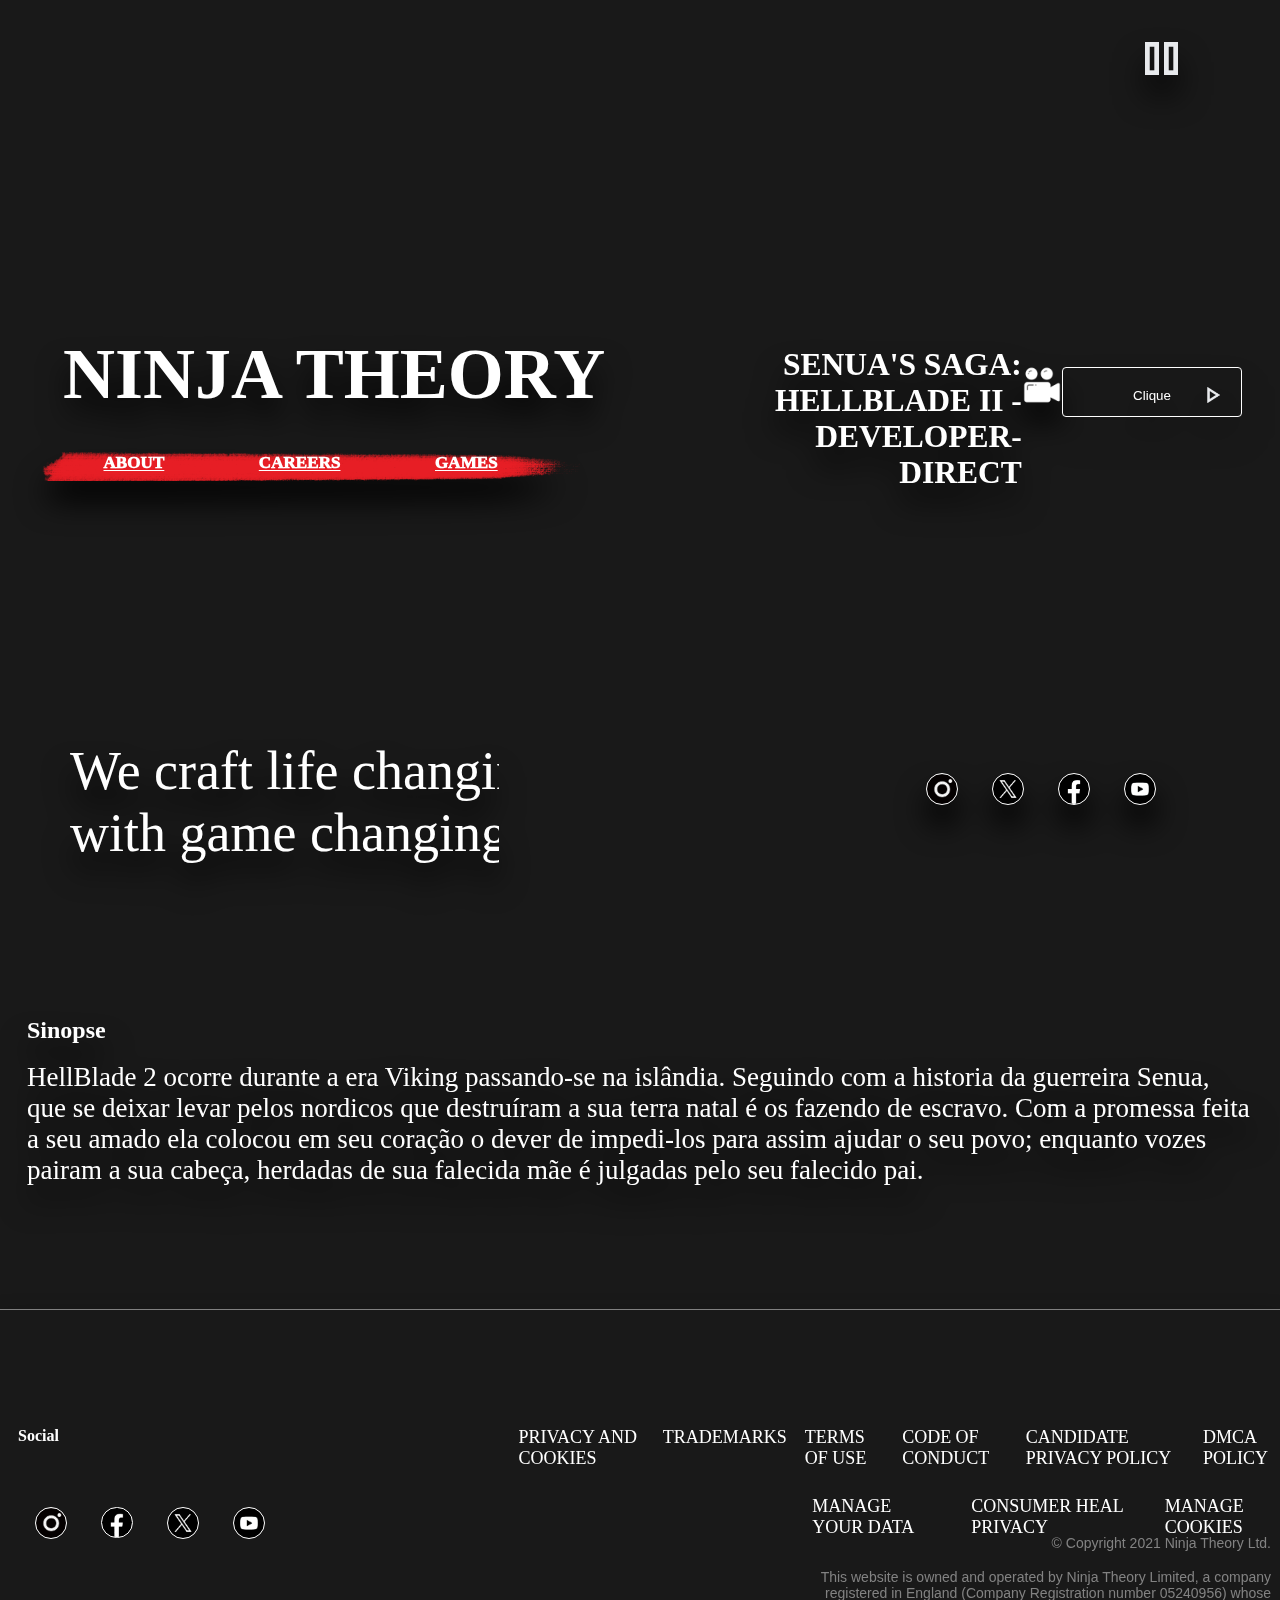
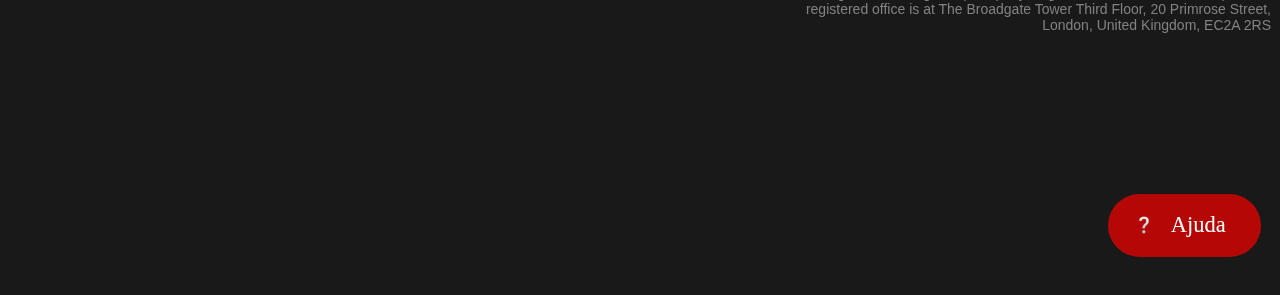
==== commit de1693ca: "index.html" ====
--- a/index.html
+++ b/index.html
@@ -143,7 +143,7 @@
             <!-- Seguindo com a historia da guerreira Senua, que luta contra os demonios detro de sua cabeça enquanto tenta resgatar o seu povo, que estar sendo sequestrado por invasores. Deixando-se apanhar por navio escravagista. -->
              <!-- que se deixar levar pelos nordicos que destruiu as sua terra natal. -->
             HellBlade 2 ocorre durante a era Viking passando-se na islândia. 
-            Seguindo com a historia da guerreira Senua, que se deixar levar pelos nordicos que destruiu a sua terra natal é os fazendo de escravo. Com a promessa feita a seu amado ela colocou em seu coração o dever de impedi-los para assim ajudar o seu povo; <!-- enquanto os demonios que pairam a sua mente atormentam Senua.  --> enquanto vozes pairam a sua cabeça, herdadas de sua falecida mãe é julgadas pelo seu falecido pai.
+            Seguindo com a historia da guerreira Senua, que se deixar levar pelos nordicos que destruíram a sua terra natal é os fazendo de escravo. Com a promessa feita a seu amado ela colocou em seu coração o dever de impedi-los para assim ajudar o seu povo; <!-- enquanto os demonios que pairam a sua mente atormentam Senua.  --> enquanto vozes pairam a sua cabeça, herdadas de sua falecida mãe é julgadas pelo seu falecido pai.
         
           </p>
         </div>
